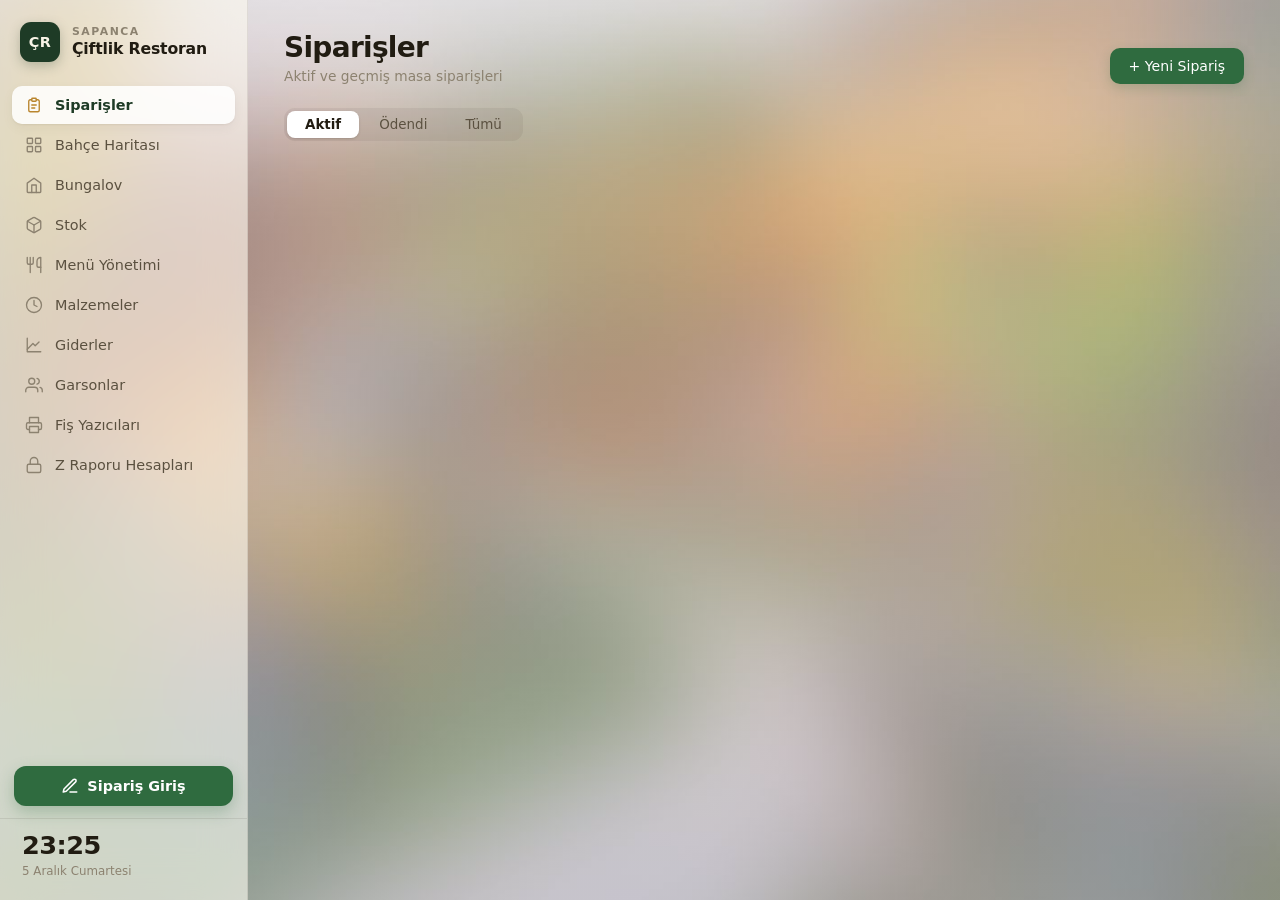
==== templates/index.html @ 8c5efe2f "Z Raporu ekranı, kahvaltı/akşam servis ayrımı ve yeni tasarım - Z Raporu (/z-raporu): kullanıcı adı " ====
<!DOCTYPE html>
<html lang="tr">
<head>
  <meta charset="UTF-8" />
  <meta name="viewport" content="width=device-width, initial-scale=1.0" />
  <title>Sapanca Çiftlik Restoran</title>
  <link rel="stylesheet" href="/static/style.css" />
</head>
<body>

  <!-- ── MOBİL TOPBAR ── -->
  <div class="mobile-topbar">
    <button class="hamburger" onclick="toggleSidebar()">
      <span></span><span></span><span></span>
    </button>
    <span id="mobile-title">Siparişler</span>
  </div>

  <!-- ── SIDEBAR ── -->
  <aside class="sidebar" id="sidebar">
    <div class="sidebar-brand" onclick="switchTab('orders')">
      <div class="brand-avatar">ÇR</div>
      <div class="brand-text">
        <span class="brand-sub">Sapanca</span>
        <span class="brand-main">Çiftlik Restoran</span>
      </div>
    </div>

    <nav class="sidebar-nav">
      <button class="nav-item active" data-tab="orders">
        <span class="nav-icon"><svg viewBox="0 0 24 24" fill="none" stroke="currentColor" stroke-width="1.8" stroke-linecap="round" stroke-linejoin="round"><path d="M9 5H7a2 2 0 0 0-2 2v12a2 2 0 0 0 2 2h10a2 2 0 0 0 2-2V7a2 2 0 0 0-2-2h-2"/><rect x="9" y="3" width="6" height="4" rx="1"/><line x1="9" y1="12" x2="15" y2="12"/><line x1="9" y1="16" x2="13" y2="16"/></svg></span>
        <span>Siparişler</span>
      </button>
      <button class="nav-item" data-tab="garden">
        <span class="nav-icon"><svg viewBox="0 0 24 24" fill="none" stroke="currentColor" stroke-width="1.8" stroke-linecap="round" stroke-linejoin="round"><rect x="3" y="3" width="7" height="7" rx="1"/><rect x="14" y="3" width="7" height="7" rx="1"/><rect x="14" y="14" width="7" height="7" rx="1"/><rect x="3" y="14" width="7" height="7" rx="1"/></svg></span>
        <span>Bahçe Haritası</span>
      </button>
      <button class="nav-item" data-tab="bungalov">
        <span class="nav-icon"><svg viewBox="0 0 24 24" fill="none" stroke="currentColor" stroke-width="1.8" stroke-linecap="round" stroke-linejoin="round"><path d="M3 9.5L12 3l9 6.5V21a1 1 0 0 1-1 1H4a1 1 0 0 1-1-1V9.5z"/><path d="M9 22V12h6v10"/></svg></span>
        <span>Bungalov</span>
      </button>
      <button class="nav-item" data-tab="stock">
        <span class="nav-icon"><svg viewBox="0 0 24 24" fill="none" stroke="currentColor" stroke-width="1.8" stroke-linecap="round" stroke-linejoin="round"><path d="M21 16V8a2 2 0 0 0-1-1.73l-7-4a2 2 0 0 0-2 0l-7 4A2 2 0 0 0 3 8v8a2 2 0 0 0 1 1.73l7 4a2 2 0 0 0 2 0l7-4A2 2 0 0 0 21 16z"/><polyline points="3.27,6.96 12,12.01 20.73,6.96"/><line x1="12" y1="22.08" x2="12" y2="12"/></svg></span>
        <span>Stok</span>
      </button>
      <button class="nav-item" data-tab="menu">
        <span class="nav-icon"><svg viewBox="0 0 24 24" fill="none" stroke="currentColor" stroke-width="1.8" stroke-linecap="round" stroke-linejoin="round"><path d="M3 2v7c0 1.1.9 2 2 2h4a2 2 0 0 0 2-2V2"/><path d="M7 2v20"/><path d="M21 15V2a5 5 0 0 0-5 5v6c0 1.1.9 2 2 2h3z"/><path d="M21 15v7"/></svg></span>
        <span>Menü Yönetimi</span>
      </button>
      <button class="nav-item" data-tab="ingredients">
        <span class="nav-icon"><svg viewBox="0 0 24 24" fill="none" stroke="currentColor" stroke-width="1.8" stroke-linecap="round" stroke-linejoin="round"><circle cx="12" cy="12" r="10"/><path d="M12 6v6l4 2"/></svg></span>
        <span>Malzemeler</span>
      </button>
      <button class="nav-item" data-tab="expenses">
        <span class="nav-icon"><svg viewBox="0 0 24 24" fill="none" stroke="currentColor" stroke-width="1.8" stroke-linecap="round" stroke-linejoin="round"><path d="M3 3v18h18"/><path d="M18.7 8l-5.1 5.1-3-3L3 17.6"/></svg></span>
        <span>Giderler</span>
      </button>
      <button class="nav-item" data-tab="waiters">
        <span class="nav-icon"><svg viewBox="0 0 24 24" fill="none" stroke="currentColor" stroke-width="1.8" stroke-linecap="round" stroke-linejoin="round"><path d="M17 21v-2a4 4 0 0 0-4-4H5a4 4 0 0 0-4 4v2"/><circle cx="9" cy="7" r="4"/><path d="M23 21v-2a4 4 0 0 0-3-3.87"/><path d="M16 3.13a4 4 0 0 1 0 7.75"/></svg></span>
        <span>Garsonlar</span>
      </button>
      <button class="nav-item" data-tab="printers">
        <span class="nav-icon"><svg viewBox="0 0 24 24" fill="none" stroke="currentColor" stroke-width="1.8" stroke-linecap="round" stroke-linejoin="round"><polyline points="6 9 6 2 18 2 18 9"/><path d="M6 18H4a2 2 0 0 1-2-2v-5a2 2 0 0 1 2-2h16a2 2 0 0 1 2 2v5a2 2 0 0 1-2 2h-2"/><rect x="6" y="14" width="12" height="8"/></svg></span>
        <span>Fiş Yazıcıları</span>
      </button>
      <button class="nav-item" data-tab="owners">
        <span class="nav-icon"><svg viewBox="0 0 24 24" fill="none" stroke="currentColor" stroke-width="1.8" stroke-linecap="round" stroke-linejoin="round"><rect x="3" y="11" width="18" height="11" rx="2"/><path d="M7 11V7a5 5 0 0 1 10 0v4"/></svg></span>
        <span>Z Raporu Hesapları</span>
      </button>
    </nav>

    <div class="sidebar-order-btn">
      <a href="/garson" target="_blank" class="order-entry-btn">
        <svg viewBox="0 0 24 24" fill="none" stroke="currentColor" stroke-width="2" stroke-linecap="round" stroke-linejoin="round" width="18" height="18"><path d="M12 20h9"/><path d="M16.5 3.5a2.121 2.121 0 013 3L7 19l-4 1 1-4L16.5 3.5z"/></svg>
        Sipariş Giriş
      </a>
    </div>

    <div class="sidebar-footer">
      <div class="sidebar-clock" id="sidebar-clock">--:--</div>
      <div class="sidebar-date"  id="sidebar-date"></div>
    </div>
  </aside>

  <div class="sidebar-overlay hidden" id="sidebar-overlay" onclick="toggleSidebar()"></div>

  <!-- ── ANA İÇERİK ── -->
  <main class="main-wrap">

    <!-- ═══ SİPARİŞLER ════════════════════════════════════════════════════ -->
    <section id="tab-orders" class="tab active">
      <div class="page-header">
        <div>
          <h2>Siparişler</h2>
          <p class="page-sub">Aktif ve geçmiş masa siparişleri</p>
        </div>
        <button class="btn primary" onclick="openNewOrderModal()">+ Yeni Sipariş</button>
      </div>

      <div id="low-stock-banner" class="hidden"></div>

      <div class="status-filter">
        <button class="filter-btn active" data-filter="Aktif">Aktif</button>
        <button class="filter-btn" data-filter="Ödendi">Ödendi</button>
        <button class="filter-btn" data-filter="all">Tümü</button>
      </div>

      <div id="orders-list" class="orders-grid"></div>
    </section>

    <!-- ═══ BAHÇE HARİTASI ══════════════════════════════════════════════ -->
    <section id="tab-garden" class="tab">
      <div class="page-header">
        <div>
          <h2>Bahçe Haritası</h2>
          <p class="page-sub">Masa doluluk durumu</p>
        </div>
        <button class="btn sm" onclick="loadOrders()">↻ Yenile</button>
      </div>
      <div class="garden-legend">
        <span class="legend-item empty">Boş</span>
        <span class="legend-item aktif">Dolu (Aktif Sipariş)</span>
      </div>
      <div id="garden-map" class="garden-map"></div>
    </section>

    <!-- ═══ BUNGALOV ════════════════════════════════════════════════════ -->
    <section id="tab-bungalov" class="tab">
      <div class="page-header">
        <div>
          <h2>Bungalov Hesapları</h2>
          <p class="page-sub">Misafir cari hesap takibi</p>
        </div>
        <button class="btn sm" onclick="loadBungalov()">↻ Yenile</button>
      </div>
      <div id="bungalov-grid" class="bungalov-grid"></div>
      <div class="page-header" style="margin-top:36px">
        <div>
          <h3 style="font-size:1rem;color:var(--ink);font-weight:700">Geçmiş Hesaplar</h3>
        </div>
        <button class="btn sm" onclick="loadBungalovHistory()">Yükle</button>
      </div>
      <div id="bungalov-history"></div>
    </section>

    <!-- ═══ STOK ════════════════════════════════════════════════════════ -->
    <section id="tab-stock" class="tab">
      <div class="page-header">
        <div>
          <h2>Stok Yönetimi</h2>
          <p class="page-sub">Ürün stok takibi ve uyarılar</p>
        </div>
        <button class="btn primary" onclick="openStockModal()">+ Stok Kalemi Ekle</button>
      </div>
      <div id="stock-alerts-section"></div>
      <div class="menu-table-wrap">
        <table>
          <thead>
            <tr><th>Ürün</th><th>Miktar</th><th>Birim</th><th>Min. Uyarı</th><th>Menü Bağlantısı</th><th>İşlem</th></tr>
          </thead>
          <tbody id="stock-tbody"></tbody>
        </table>
      </div>
    </section>

    <!-- ═══ MENÜ ════════════════════════════════════════════════════════ -->
    <section id="tab-menu" class="tab">
      <div class="page-header">
        <div>
          <h2>Menü Yönetimi</h2>
          <p class="page-sub">Ürün ve fiyat yönetimi</p>
        </div>
        <button class="btn primary" onclick="openMenuModal()">+ Ürün Ekle</button>
      </div>
      <div class="menu-table-wrap">
        <table>
          <thead>
            <tr><th>Ürün</th><th>Kategori</th><th>Fiyat</th><th>Maliyet</th><th>Kâr</th><th>Kâr%</th><th>İşlem</th></tr>
          </thead>
          <tbody id="menu-tbody"></tbody>
        </table>
      </div>
    </section>

    <!-- ═══ MALZEMELER ════════════════════════════════════════════════ -->
    <section id="tab-ingredients" class="tab">
      <div class="page-header">
        <div>
          <h2>Malzemeler</h2>
          <p class="page-sub">Reçetelerde kullanılan hammaddeler ve birim fiyatları — ürün maliyeti buradan hesaplanır</p>
        </div>
        <button class="btn primary" onclick="openIngredientModal()">+ Malzeme Ekle</button>
      </div>
      <div class="menu-table-wrap">
        <table>
          <thead>
            <tr><th>Malzeme</th><th>Birim</th><th>Birim Fiyat</th><th>İşlem</th></tr>
          </thead>
          <tbody id="ingredients-tbody"></tbody>
        </table>
      </div>
    </section>

    <!-- ═══ GİDERLER ════════════════════════════════════════════════ -->
    <section id="tab-expenses" class="tab">
      <div class="page-header">
        <div>
          <h2>Giderler</h2>
          <p class="page-sub">Metro, Macrocenter vb. alışverişler ve diğer işletme giderleri</p>
        </div>
      </div>

      <div class="expense-form">
        <div class="form-row"><label>Tarih</label><input id="expense-date" type="date" /></div>
        <div class="form-row"><label>Satıcı</label><input id="expense-vendor" type="text" placeholder="örn: Metro" /></div>
        <div class="form-row">
          <label>Kategori</label>
          <select id="expense-category">
            <option>Gıda</option>
            <option>İçecek</option>
            <option>Temizlik</option>
            <option>Fatura</option>
            <option>Bakım/Onarım</option>
            <option>Diğer</option>
          </select>
        </div>
        <div class="form-row"><label>Açıklama</label><input id="expense-description" type="text" placeholder="örn: Haftalık market alışverişi" /></div>
        <div class="form-row"><label>Tutar (₺)</label><input id="expense-amount" type="number" min="0" step="0.5" placeholder="örn: 3500" /></div>
        <div class="form-row"><label>Fatura Görseli (opsiyonel)</label><input id="expense-receipt" type="file" accept="image/*,.pdf" /></div>
        <button class="btn primary" onclick="addExpense()">Gider Ekle</button>
      </div>

      <div class="expense-list-header">
        <h3>Son Giderler</h3>
        <div id="expense-total-badge" class="expense-total-badge"></div>
      </div>
      <div class="menu-table-wrap">
        <table>
          <thead>
            <tr><th>Tarih</th><th>Satıcı</th><th>Kategori</th><th>Açıklama</th><th>Tutar</th><th>Fatura</th><th></th></tr>
          </thead>
          <tbody id="expenses-tbody"></tbody>
        </table>
      </div>
    </section>

    <!-- ═══ GARSONLAR ════════════════════════════════════════════════ -->
    <section id="tab-waiters" class="tab">
      <div class="page-header">
        <div>
          <h2>Garsonlar</h2>
          <p class="page-sub">PIN yönetimi</p>
        </div>
      </div>
      <div id="waiters-list" class="waiters-grid"></div>
    </section>

    <!-- ═══ FİŞ YAZICILARI ══════════════════════════════════════════ -->
    <section id="tab-printers" class="tab">
      <div class="page-header">
        <div>
          <h2>Fiş Yazıcıları</h2>
          <p class="page-sub">Sunucu bulutta çalıştığı için yazıcılara doğrudan bağlanamıyor — dükkândaki bilgisayarda çalışan "print-agent" bu fişleri alıp yazıcıya gönderir</p>
        </div>
      </div>

      <div class="printer-settings">
        <div class="form-row">
          <label>
            <input type="checkbox" id="printer-enabled" style="width:auto;margin-right:8px" />
            Otomatik fiş yazdırmayı etkinleştir
          </label>
        </div>

        <div class="form-row">
          <label>Mutfak Yazıcı IP Adresi (dükkân içi ağdaki IP)</label>
          <div style="display:flex;gap:8px">
            <input id="printer-mutfak-ip" type="text" placeholder="örn: 192.168.1.50" />
            <button class="btn" onclick="testPrinter('mutfak')">Test Yazdır</button>
          </div>
        </div>

        <div class="form-row">
          <label>Pizza Tezgahı Yazıcı IP Adresi (dükkân içi ağdaki IP)</label>
          <div style="display:flex;gap:8px">
            <input id="printer-pizza-ip" type="text" placeholder="örn: 192.168.1.51" />
            <button class="btn" onclick="testPrinter('pizza')">Test Yazdır</button>
          </div>
        </div>

        <button class="btn primary" onclick="savePrinterSettings()">Kaydet</button>
        <div id="printer-status-msg" class="printer-status-msg"></div>

        <div class="agent-token-box">
          <label>Print-Agent Bağlantı Kodu (Token)</label>
          <p class="page-sub" style="margin:2px 0 8px">Dükkândaki bilgisayarda çalışacak <code>print_agent.py</code> dosyasına bu kodu yapıştır. Kimseyle paylaşma.</p>
          <div style="display:flex;gap:8px">
            <input id="printer-agent-token" type="text" readonly />
            <button class="btn" onclick="copyAgentToken()">Kopyala</button>
          </div>
        </div>
      </div>
    </section>

    <!-- ═══ Z RAPORU HESAPLARI ═══════════════════════════════════════ -->
    <section id="tab-owners" class="tab">
      <div class="page-header">
        <div>
          <h2>Z Raporu Hesapları</h2>
          <p class="page-sub">Satış özetinin görüldüğü Z Raporu ekranının kullanıcı adı ve şifreleri</p>
        </div>
        <a class="btn primary" href="/z-raporu" target="_blank" style="text-decoration:none">Z Raporunu Aç ↗</a>
      </div>

      <div class="printer-settings">
        <div class="form-row">
          <label>Yeni hesap</label>
          <div style="display:flex;gap:8px;flex-wrap:wrap">
            <input id="owner-new-name" type="text" placeholder="Ad (örn: Ahmet)" autocomplete="off" style="flex:1;min-width:120px" />
            <input id="owner-new-user" type="text" placeholder="Kullanıcı adı" autocomplete="off" style="flex:1;min-width:140px" />
            <input id="owner-new-pass" type="password" placeholder="Şifre (en az 6 karakter)" autocomplete="new-password" style="flex:1;min-width:140px" />
            <button class="btn primary" onclick="addOwner()">Ekle</button>
          </div>
        </div>
        <div id="owner-status-msg" class="printer-status-msg"></div>

        <div id="owners-list" class="owners-list"></div>

        <p class="page-sub" style="margin-top:18px">Z Raporu adresi: <code id="owner-url"></code> — telefondan aynı Wi-Fi'dayken açılır.</p>
      </div>
    </section>

  </main><!-- /main-wrap -->


  <!-- ════════════════════ MODALLAR ════════════════════════════════════════ -->

  <!-- Yeni Sipariş -->
  <div id="order-modal" class="modal hidden">
    <div class="modal-box">
      <div class="modal-header"><h3>Yeni Sipariş</h3></div>
      <div class="form-row">
        <label>Masa No</label>
        <input id="order-table" type="text" placeholder="örn: 5" />
      </div>
      <div class="form-row" id="bungalov-order-row" style="display:none">
        <label>Bungalov Hesabına Ekle <span class="label-hint">(opsiyonel)</span></label>
        <select id="order-bungalov"><option value="">— Hesaba ekleme —</option></select>
      </div>
      <div class="form-row">
        <label>Garson</label>
        <select id="order-waiter">
          <option value="">-- Garson Seç --</option>
          <option>Sami</option><option>Rahman</option><option>Engin</option><option>Bedirhan</option>
        </select>
      </div>
      <div class="form-row">
        <label>Not</label>
        <input id="order-notes" type="text" placeholder="İsteğe bağlı not" />
      </div>
      <div class="menu-search-row">
        <input id="menu-search" type="text" placeholder="🔍 Ürün ara..." oninput="filterMenuSearch()" />
      </div>
      <div id="menu-pick-list" class="menu-pick-list"></div>
      <div class="selected-items-wrap" id="selected-items-wrap">
        <h4>Seçilen Ürünler</h4>
        <div id="selected-items"></div>
        <div class="order-total">Toplam: <strong id="order-total">₺0,00</strong></div>
      </div>
      <div class="modal-actions">
        <button class="btn" onclick="closeOrderModal()">İptal</button>
        <button class="btn primary" onclick="submitOrder()">Siparişi Kaydet</button>
      </div>
    </div>
  </div>

  <!-- Menü Ürün -->
  <div id="menu-modal" class="modal hidden">
    <div class="modal-box">
      <div class="modal-header"><h3 id="menu-modal-title">Ürün Ekle</h3></div>
      <input type="hidden" id="menu-edit-id" />
      <div class="form-row"><label>Ürün Adı</label><input id="menu-name" type="text" placeholder="örn: Köfte" /></div>
      <div class="form-row"><label>Kategori</label><input id="menu-category" type="text" placeholder="örn: Ana Yemek" /></div>
      <div class="form-row"><label>Fiyat (₺)</label><input id="menu-price" type="number" min="0" step="0.5" placeholder="örn: 120" /></div>
      <div class="modal-actions">
        <button class="btn" onclick="closeMenuModal()">İptal</button>
        <button class="btn primary" onclick="saveMenuItem()">Kaydet</button>
      </div>
    </div>
  </div>

  <!-- Malzeme Ekle/Düzenle -->
  <div id="ingredient-modal" class="modal hidden">
    <div class="modal-box">
      <div class="modal-header"><h3 id="ingredient-modal-title">Malzeme Ekle</h3></div>
      <input type="hidden" id="ingredient-edit-id" />
      <div class="form-row"><label>Malzeme Adı</label><input id="ingredient-name" type="text" placeholder="örn: Mozzarella Peyniri" /></div>
      <div class="form-row">
        <label>Birim</label>
        <select id="ingredient-unit">
          <option value="kg">kg</option>
          <option value="lt">lt</option>
          <option value="adet">adet</option>
          <option value="paket">paket</option>
        </select>
      </div>
      <div class="form-row"><label>Birim Fiyat (₺)</label><input id="ingredient-unit-cost" type="number" min="0" step="0.01" placeholder="örn: 400" /></div>
      <div class="modal-actions">
        <button class="btn" onclick="closeIngredientModal()">İptal</button>
        <button class="btn primary" onclick="saveIngredient()">Kaydet</button>
      </div>
    </div>
  </div>

  <!-- Ürün Reçetesi -->
  <div id="recipe-modal" class="modal hidden">
    <div class="modal-box recipe-box">
      <div class="modal-header"><h3 id="recipe-modal-title">Reçete</h3></div>
      <input type="hidden" id="recipe-menu-item-id" />
      <div id="recipe-lines"></div>
      <button class="btn sm" onclick="addRecipeLine()">+ Malzeme Ekle</button>
      <div class="recipe-total">Toplam Maliyet: <strong id="recipe-total-cost">₺0</strong></div>
      <div class="modal-actions">
        <button class="btn" onclick="closeRecipeModal()">İptal</button>
        <button class="btn primary" onclick="saveRecipe()">Kaydet</button>
      </div>
    </div>
  </div>

  <!-- Ödeme Yöntemi -->
  <div id="payment-modal" class="modal hidden">
    <div class="modal-box payment-box">
      <div class="modal-header"><h3>Ödeme Yöntemi</h3></div>
      <p class="payment-subtitle">Ödeme nasıl yapıldı?</p>

      <div class="discount-row">
        <label class="discount-label">İndirim (₺)</label>
        <input type="number" id="discount-input" min="0" step="1" placeholder="0"
               oninput="updatePaymentTotal()" class="discount-input" />
        <span class="discount-total">Ödenecek: <strong id="payment-final-total"></strong></span>
      </div>

      <div class="payment-options" id="payment-options">
        <button class="payment-opt nakit" onclick="confirmPayment('Nakit')">
          <!-- Lucide: wallet -->
          <svg width="38" height="38" viewBox="0 0 24 24" fill="none" stroke="currentColor" stroke-width="1.75" stroke-linecap="round" stroke-linejoin="round">
            <path d="M21 12V7H5a2 2 0 0 1 0-4h14v4"/>
            <path d="M3 5v14a2 2 0 0 0 2 2h16v-5"/>
            <path d="M18 12a2 2 0 0 0 0 4h4v-4Z"/>
          </svg>
          <span>Nakit</span>
        </button>
        <button class="payment-opt kart" onclick="confirmPayment('Kredi Kartı')">
          <!-- Lucide: credit-card -->
          <svg width="38" height="38" viewBox="0 0 24 24" fill="none" stroke="currentColor" stroke-width="1.75" stroke-linecap="round" stroke-linejoin="round">
            <rect x="2" y="5" width="20" height="14" rx="2"/>
            <line x1="2" y1="10" x2="22" y2="10"/>
          </svg>
          <span>Kredi Kartı</span>
        </button>
        <button class="payment-opt karma" onclick="showSplitPayment()">
          <!-- Lucide: shuffle -->
          <svg width="38" height="38" viewBox="0 0 24 24" fill="none" stroke="currentColor" stroke-width="1.75" stroke-linecap="round" stroke-linejoin="round">
            <path d="M2 18h1.4c1.3 0 2.5-.6 3.3-1.7l6.1-8.6c.7-1.1 2-1.7 3.3-1.7H22"/>
            <path d="m18 2 4 4-4 4"/>
            <path d="M2 6h1.9c1.5 0 2.9.9 3.6 2.2"/>
            <path d="M22 18h-5.9c-1.3 0-2.6-.7-3.3-1.7l-.5-.8"/>
            <path d="m18 14 4 4-4 4"/>
          </svg>
          <span>Karma</span>
        </button>
      </div>
      <div id="split-payment-form" class="hidden">
        <p class="split-total-info">Toplam: <strong id="split-total-display"></strong></p>
        <div class="form-row"><label>Nakit (₺)</label><input id="split-cash" type="number" min="0" step="0.5" placeholder="0" oninput="updateSplitCard()" /></div>
        <div class="form-row"><label>Kredi Kartı (₺)</label><input id="split-card" type="number" min="0" step="0.5" placeholder="0" oninput="updateSplitCash()" /></div>
        <button class="btn primary full-width" onclick="confirmSplitPayment()">Onayla</button>
        <button class="btn full-width" style="margin-top:6px" onclick="hideSplitPayment()">← Geri</button>
      </div>
      <div class="modal-actions"><button class="btn" onclick="closePaymentModal()">İptal</button></div>
    </div>
  </div>

  <!-- Masa Değiştir -->
  <div id="table-change-modal" class="modal hidden">
    <div class="modal-box" style="max-width:360px">
      <div class="modal-header"><h3>Masa Değiştir</h3></div>
      <input type="hidden" id="table-change-order-id" />
      <p style="font-size:0.88rem;color:var(--ink-3);margin-bottom:16px">
        Mevcut masa: <strong id="table-change-current"></strong>
      </p>
      <div class="form-row">
        <label>Yeni Masa</label>
        <select id="table-change-select">
          <option value="">-- Masa Seç --</option>
          <optgroup label="Sağ">
            <option>sağ 1</option><option>sağ 2</option><option>sağ 3</option>
            <option>sağ 4</option><option>sağ 5</option><option>sağ 6</option><option>sağ 7</option>
          </optgroup>
          <optgroup label="Orta">
            <option>orta 1</option><option>orta 2</option><option>orta 3</option>
            <option>orta 4</option><option>orta 5</option><option>orta 6</option>
          </optgroup>
          <optgroup label="Sol">
            <option>sol 1</option><option>sol 2</option><option>sol 3</option>
            <option>sol 4</option><option>sol 5</option><option>sol 6</option>
          </optgroup>
        </select>
      </div>
      <div class="modal-actions">
        <button class="btn" onclick="hideModal('table-change-modal')">İptal</button>
        <button class="btn primary" onclick="confirmTableChange()">Taşı</button>
      </div>
    </div>
  </div>

  <!-- Masa Detay -->
  <div id="table-modal" class="modal hidden">
    <div class="modal-box">
      <div class="modal-header"><h3 id="table-modal-title">Masa</h3></div>
      <div id="table-modal-content"></div>
      <div class="modal-actions">
        <button class="btn danger" id="table-modal-delete-btn">Siparişi Sil</button>
        <button class="btn" onclick="closeTableModal()">Kapat</button>
      </div>
    </div>
  </div>

  <!-- Stok -->
  <div id="stock-modal" class="modal hidden">
    <div class="modal-box">
      <div class="modal-header"><h3 id="stock-modal-title">Stok Kalemi Ekle</h3></div>
      <input type="hidden" id="stock-edit-id" />
      <div class="form-row"><label>Ürün Adı</label><input id="stock-name" type="text" placeholder="örn: Kola" /></div>
      <div class="form-2col">
        <div class="form-row"><label>Miktar</label><input id="stock-qty" type="number" min="0" step="0.5" placeholder="0" /></div>
        <div class="form-row"><label>Birim</label><input id="stock-unit" type="text" placeholder="adet / kasa / şişe / kg" /></div>
      </div>
      <div class="form-row">
        <label>Min. Uyarı Miktarı <span class="label-hint">(0 = uyarı yok)</span></label>
        <input id="stock-min" type="number" min="0" step="0.5" placeholder="0" />
      </div>
      <div class="form-row">
        <label>Menü Bağlantısı <span class="label-hint">(sipariş girilince stok otomatik düşsün)</span></label>
        <select id="stock-menu-link"><option value="">-- Bağlı değil --</option></select>
      </div>
      <div class="modal-actions">
        <button class="btn" onclick="closeStockModal()">İptal</button>
        <button class="btn primary" onclick="saveStockItem()">Kaydet</button>
      </div>
    </div>
  </div>

  <!-- Restock -->
  <div id="restock-modal" class="modal hidden">
    <div class="modal-box" style="max-width:340px">
      <div class="modal-header"><h3 id="restock-title">Stok Ekle</h3></div>
      <p id="restock-current" class="restock-info"></p>
      <div class="form-row"><label>Eklenecek Miktar</label><input id="restock-amount" type="number" min="0.5" step="0.5" placeholder="0" /></div>
      <div class="modal-actions">
        <button class="btn" onclick="closeRestockModal()">İptal</button>
        <button class="btn primary" onclick="confirmRestock()">Ekle</button>
      </div>
    </div>
  </div>

  <!-- Bungalov Hesap Detay -->
  <div id="bungalov-modal" class="modal hidden">
    <div class="modal-box" style="max-width:600px">
      <div class="modal-header"><h3 id="bungalov-modal-title">Bungalov</h3></div>
      <div id="bungalov-modal-content"></div>
      <div class="modal-actions"><button class="btn" onclick="closeBungalovModal()">Kapat</button></div>
    </div>
  </div>

  <!-- Bungalov Hesap Aç -->
  <div id="bungalov-open-modal" class="modal hidden">
    <div class="modal-box" style="max-width:380px">
      <div class="modal-header"><h3 id="bungalov-open-title">Hesap Aç</h3></div>
      <div class="form-row"><label>Misafir Adı Soyadı</label><input id="bungalov-guest-name" type="text" placeholder="Ahmet Yılmaz" /></div>
      <div class="form-row"><label>Giriş Tarihi</label><input id="bungalov-checkin" type="date" /></div>
      <div class="form-row"><label>Not (opsiyonel)</label><input id="bungalov-open-notes" type="text" placeholder="" /></div>
      <div class="modal-actions">
        <button class="btn" onclick="closeBungalovOpenModal()">İptal</button>
        <button class="btn primary" onclick="confirmOpenAccount()">Hesabı Aç</button>
      </div>
    </div>
  </div>

  <!-- Bungalov Masraf Ekle -->
  <div id="bungalov-charge-modal" class="modal hidden">
    <div class="modal-box" style="max-width:360px">
      <div class="modal-header"><h3>Masraf Ekle</h3></div>
      <div class="form-row"><label>Açıklama</label><input id="charge-desc" type="text" placeholder="örn: Bar, Havuz, Çarşaf..." /></div>
      <div class="form-row"><label>Tutar (₺)</label><input id="charge-amount" type="number" min="0" step="0.5" placeholder="0" /></div>
      <div class="modal-actions">
        <button class="btn" onclick="closeBungalovChargeModal()">İptal</button>
        <button class="btn primary" onclick="confirmAddCharge()">Ekle</button>
      </div>
    </div>
  </div>

  <!-- Bungalov Çıkış -->
  <div id="bungalov-checkout-modal" class="modal hidden">
    <div class="modal-box" style="max-width:380px">
      <div class="modal-header"><h3>Çıkış & Ödeme</h3></div>
      <p id="bungalov-checkout-total" class="split-total-info"></p>
      <div class="form-row"><label>Çıkış Tarihi</label><input id="bungalov-checkout-date" type="date" /></div>
      <div class="form-row">
        <label>Ödeme Yöntemi</label>
        <select id="bungalov-checkout-payment">
          <option value="Nakit">💵 Nakit</option>
          <option value="Kredi Kartı">💳 Kredi Kartı</option>
          <option value="Karma">🔀 Karma (Nakit + Kart)</option>
        </select>
      </div>
      <div class="modal-actions">
        <button class="btn" onclick="closeBungalovCheckoutModal()">İptal</button>
        <button class="btn primary" onclick="confirmCheckout()">Çıkışı Tamamla</button>
      </div>
    </div>
  </div>

  <div id="overlay" class="overlay hidden" onclick="closeAll()"></div>
  <script src="/static/app.js"></script>
</body>
</html>
---- static/style.css ----
*, *::before, *::after { box-sizing: border-box; margin: 0; padding: 0; }

/* Renkler web sitesinin paletinden (krem / zeytin / altın); görünüm Apple tarzı buzlu cam */
:root {
  --sidebar-w: 248px;

  --cream:      #F8F3E6;
  --cream-dark: #EFE7D2;
  --paper:      #FCFAF1;
  --olive:      #1E3B26;
  --olive-light:#5C8A4A;
  --gold:       #D9A441;
  --gold-dark:  #B9852E;

  --ink:        #211C12;
  --ink-2:      #5B5140;
  --ink-3:      #8C8270;
  --line:       rgba(33, 28, 18, 0.09);
  --line-2:     rgba(33, 28, 18, 0.14);

  --accent:     #2F6B3F;   /* ana düğmeler */
  --accent-hov: #265834;
  --accent-soft:rgba(92, 138, 74, 0.14);
  --danger:     #B4432F;
  --danger-soft:rgba(180, 67, 47, 0.10);
  --warn-soft:  rgba(217, 164, 65, 0.16);
  --warn-ink:   #7A5418;

  /* Nakit / Kart — validate_palette.js ile kontrol edildi */
  --c-nakit:    #C0673A;
  --c-kart:     #3E6FB0;

  --glass:        rgba(252, 250, 241, 0.62);
  --glass-strong: rgba(252, 250, 241, 0.86);
  --glass-edge:   rgba(255, 255, 255, 0.65);
  --blur:         saturate(170%) blur(22px);
  --shadow:       0 1px 0 rgba(255,255,255,0.7) inset, 0 10px 30px rgba(33, 28, 18, 0.06);
  --shadow-lift:  0 1px 0 rgba(255,255,255,0.7) inset, 0 14px 40px rgba(33, 28, 18, 0.10);
  --radius:       16px;

  /* eski değişken adları — panelin JS'inde satır içi kullanılıyor olabilir */
  --teal-dark:  var(--ink);
  --teal-mid:   var(--ink-2);
  --teal-main:  var(--accent);
  --teal-light: var(--olive-light);
  --teal-pale:  var(--accent-soft);
  --teal-bg:    var(--cream);
  --card-bg:    var(--paper);
  --text:       var(--ink);
  --text-2:     var(--ink-3);
  --border:     var(--line-2);
  --green:      var(--olive-light);
  --red:        var(--danger);
  --indigo:     var(--c-kart);
}

html { background: var(--cream); }

body {
  font-family: -apple-system, BlinkMacSystemFont, "Segoe UI Variable Text", "Segoe UI", system-ui, sans-serif;
  background: transparent;  /* zemin html'de; body::before fotoğrafı görünsün */
  color: var(--ink);
  min-height: 100vh;
  display: flex;
  -webkit-font-smoothing: antialiased;
  font-variant-numeric: tabular-nums;
}

/* Web sitesindeki gibi yumuşak, bulanık renk lekeleri */
body::before {
  content: "";
  position: fixed;
  inset: 0;
  z-index: -1;
  /* Web sitesindeki restoran fotoğrafı, önceden bulanıklaştırılmış (static/bg-blur.jpg) */
  background:
    linear-gradient(rgba(248, 243, 230, 0.5), rgba(248, 243, 230, 0.5)),
    url("/static/bg-blur.jpg") center 62% / cover no-repeat;
  pointer-events: none;
}

/* ── SIDEBAR ────────────────────────────────────────────────────────────── */
.sidebar {
  width: var(--sidebar-w);
  min-height: 100vh;
  background: var(--glass);
  -webkit-backdrop-filter: var(--blur);
  backdrop-filter: var(--blur);
  border-right: 1px solid var(--line);
  position: fixed;
  left: 0; top: 0; bottom: 0;
  display: flex;
  flex-direction: column;
  z-index: 50;
  overflow-y: auto;
  overflow-x: hidden;
}

.sidebar-brand {
  display: flex;
  align-items: center;
  gap: 12px;
  padding: 22px 20px 18px;
  cursor: pointer;
  flex-shrink: 0;
}

.brand-avatar {
  width: 40px; height: 40px;
  background: var(--olive);
  border-radius: 11px;
  display: flex; align-items: center; justify-content: center;
  font-weight: 700; font-size: 0.9rem; color: var(--cream);
  flex-shrink: 0;
  letter-spacing: 0.5px;
  box-shadow: 0 4px 12px rgba(30, 59, 38, 0.25);
}

.brand-text { display: flex; flex-direction: column; line-height: 1.25; }
.brand-sub  { font-size: 0.68rem; letter-spacing: 0.14em; text-transform: uppercase; color: var(--ink-3); font-weight: 600; }
.brand-main { font-size: 0.98rem; font-weight: 700; color: var(--ink); letter-spacing: -0.01em; }

.sidebar-nav {
  padding: 6px 12px;
  flex: 1;
  display: flex;
  flex-direction: column;
  gap: 2px;
}

.nav-item {
  display: flex;
  align-items: center;
  gap: 11px;
  width: 100%;
  padding: 9px 12px;
  background: transparent;
  border: none;
  border-radius: 10px;
  color: var(--ink-2);
  font-size: 0.9rem;
  font-weight: 500;
  font-family: inherit;
  cursor: pointer;
  text-align: left;
  transition: background 0.15s, color 0.15s;
}

.nav-item:hover { background: rgba(255, 255, 255, 0.55); color: var(--ink); }

.nav-item.active {
  background: rgba(255, 255, 255, 0.85);
  color: var(--olive);
  font-weight: 600;
  box-shadow: 0 1px 2px rgba(33, 28, 18, 0.06), 0 4px 12px rgba(33, 28, 18, 0.05);
}
.nav-item.active .nav-icon { color: var(--gold-dark); }

.nav-icon {
  width: 20px; height: 20px;
  display: flex; align-items: center; justify-content: center;
  flex-shrink: 0;
  color: var(--ink-3);
}
.nav-icon svg { width: 18px; height: 18px; }

.sidebar-order-btn { padding: 12px 14px; }

.order-entry-btn {
  display: flex;
  align-items: center;
  justify-content: center;
  gap: 8px;
  width: 100%;
  padding: 11px 16px;
  background: var(--accent);
  border-radius: 12px;
  color: #fff;
  font-size: 0.9rem;
  font-weight: 600;
  text-decoration: none;
  box-shadow: 0 6px 16px rgba(47, 107, 63, 0.28);
  transition: background 0.15s, transform 0.15s;
}
.order-entry-btn:hover { background: var(--accent-hov); }
.order-entry-btn:active { transform: scale(0.98); }

.sidebar-footer {
  padding: 14px 22px 22px;
  border-top: 1px solid var(--line);
  flex-shrink: 0;
}

.sidebar-clock {
  font-size: 1.6rem;
  font-weight: 600;
  color: var(--ink);
  letter-spacing: -0.02em;
  line-height: 1;
}

.sidebar-date {
  font-size: 0.74rem;
  color: var(--ink-3);
  margin-top: 5px;
  text-transform: capitalize;
}

.sidebar-overlay {
  display: none;
  position: fixed;
  inset: 0;
  background: rgba(33, 28, 18, 0.18);
  -webkit-backdrop-filter: blur(6px);
  backdrop-filter: blur(6px);
  z-index: 49;
}

/* ── MOBİL ──────────────────────────────────────────────────────────────── */
.mobile-topbar {
  display: none;
  position: fixed;
  top: 0; left: 0; right: 0;
  height: calc(56px + env(safe-area-inset-top, 0px));
  padding: env(safe-area-inset-top, 0px) 16px 0;
  background: var(--glass-strong);
  -webkit-backdrop-filter: var(--blur);
  backdrop-filter: var(--blur);
  border-bottom: 1px solid var(--line);
  z-index: 60;
  align-items: center;
  gap: 14px;
  color: var(--ink);
  font-size: 1rem;
  font-weight: 600;
}

.hamburger {
  display: flex; flex-direction: column; gap: 5px;
  background: none; border: none; cursor: pointer; padding: 6px 4px;
}
.hamburger span {
  display: block; width: 20px; height: 2px;
  background: var(--ink); border-radius: 2px;
}

@media (max-width: 768px) {
  .mobile-topbar { display: flex; }
  .sidebar {
    transform: translateX(-100%);
    transition: transform 0.28s cubic-bezier(.2,.8,.2,1);
    background: var(--glass-strong);
  }
  .sidebar.open { transform: translateX(0); }
  .sidebar-overlay { display: block; }
  .sidebar-overlay.hidden { display: none; }
  .main-wrap { margin-left: 0 !important; padding-top: calc(72px + env(safe-area-inset-top, 0px)) !important; }
}

/* ── MAIN WRAP ──────────────────────────────────────────────────────────── */
.main-wrap {
  margin-left: var(--sidebar-w);
  flex: 1;
  min-width: 0;
  min-height: 100vh;
  padding: 32px 36px;
}

/* ── TAB ────────────────────────────────────────────────────────────────── */
.tab { display: none; }
.tab.active { display: block; animation: tab-in 0.22s ease; }
@keyframes tab-in { from { opacity: 0; transform: translateY(4px); } to { opacity: 1; transform: none; } }

/* ── PAGE HEADER ────────────────────────────────────────────────────────── */
.page-header {
  display: flex;
  align-items: flex-end;
  justify-content: space-between;
  margin-bottom: 24px;
  gap: 12px;
  flex-wrap: wrap;
}

.page-header h2 {
  font-size: 1.75rem;
  font-weight: 700;
  color: var(--ink);
  line-height: 1.15;
  letter-spacing: -0.025em;
}

.page-sub {
  font-size: 0.86rem;
  color: var(--ink-3);
  margin-top: 4px;
}

/* ── BUTTONS ────────────────────────────────────────────────────────────── */
.btn {
  padding: 9px 18px;
  border-radius: 10px;
  border: 1px solid var(--line-2);
  background: rgba(255, 255, 255, 0.62);
  -webkit-backdrop-filter: var(--blur);
  backdrop-filter: var(--blur);
  cursor: pointer;
  font-family: inherit;
  font-size: 0.88rem;
  font-weight: 500;
  color: var(--ink);
  white-space: nowrap;
  box-shadow: 0 1px 2px rgba(33, 28, 18, 0.05);
  transition: background 0.15s, border-color 0.15s, transform 0.1s;
}

.btn:hover { background: rgba(255, 255, 255, 0.92); }
.btn:active { transform: scale(0.98); }
.btn.primary { background: var(--accent); color: #fff; border-color: transparent; box-shadow: 0 4px 12px rgba(47, 107, 63, 0.22); }
.btn.primary:hover { background: var(--accent-hov); }
.btn.danger  { background: var(--danger-soft); color: var(--danger); border-color: rgba(180, 67, 47, 0.18); box-shadow: none; }
.btn.danger:hover  { background: var(--danger); color: #fff; }
.btn.sm { padding: 5px 12px; font-size: 0.8rem; border-radius: 8px; }
.full-width { width: 100%; }

/* ── FILTER (segmented control) ─────────────────────────────────────────── */
.status-filter {
  display: inline-flex;
  gap: 2px;
  margin-bottom: 22px;
  padding: 3px;
  background: rgba(33, 28, 18, 0.06);
  border-radius: 11px;
  flex-wrap: wrap;
}

.filter-btn {
  padding: 6px 18px;
  border-radius: 8px;
  border: none;
  background: transparent;
  cursor: pointer;
  font-family: inherit;
  font-size: 0.84rem;
  font-weight: 500;
  color: var(--ink-2);
  transition: background 0.15s, color 0.15s;
}

.filter-btn:hover { color: var(--ink); }
.filter-btn.active {
  background: #fff;
  color: var(--ink);
  font-weight: 600;
  box-shadow: 0 1px 3px rgba(33, 28, 18, 0.12), 0 1px 1px rgba(33, 28, 18, 0.04);
}

/* ── ORTAK CAM YÜZEY ────────────────────────────────────────────────────── */
.stat-card, .top-sellers-panel, .expense-form, .order-card, .waiter-card,
.printer-settings, .bungalov-card, .garden-map, table {
  background: var(--glass);
  -webkit-backdrop-filter: var(--blur);
  backdrop-filter: var(--blur);
  border: 1px solid var(--glass-edge);
  box-shadow: var(--shadow);
}

/* ── STATS BAR ──────────────────────────────────────────────────────────── */
.stats-bar {
  display: flex;
  gap: 14px;
  margin-bottom: 26px;
  flex-wrap: wrap;
}

.stat-card {
  flex: 1;
  min-width: 140px;
  border-radius: var(--radius);
  padding: 16px 18px;
  display: flex;
  align-items: center;
  gap: 14px;
}

.stat-icon {
  width: 42px; height: 42px;
  border-radius: 12px;
  background: var(--accent-soft);
  display: flex; align-items: center; justify-content: center;
  flex-shrink: 0;
}
.stat-icon svg { width: 20px; height: 20px; color: var(--accent); stroke: var(--accent); }

.stat-nakit .stat-icon { background: rgba(192, 103, 58, 0.12); }
.stat-nakit .stat-icon svg { color: var(--c-nakit); stroke: var(--c-nakit); }
.stat-kart .stat-icon  { background: rgba(62, 111, 176, 0.12); }
.stat-kart .stat-icon svg  { color: var(--c-kart); stroke: var(--c-kart); }

.stat-card > div { display: flex; flex-direction: column; gap: 4px; }
.stat-num   { font-size: 1.45rem; font-weight: 700; color: var(--ink); line-height: 1; letter-spacing: -0.02em; }
.stat-label { font-size: 0.76rem; color: var(--ink-3); font-weight: 500; }

.stat-expense .stat-num, .stat-net-neg .stat-num { color: var(--danger); }
.stat-net-pos .stat-num { color: var(--accent); }

/* ── EN ÇOK SATANLAR ────────────────────────────────────────────────────── */
.top-sellers-panel { border-radius: var(--radius); padding: 20px 22px; margin-top: 18px; }
.top-sellers-panel h3 { font-size: 0.95rem; color: var(--ink); margin-bottom: 14px; }
.top-sellers-bars { display: flex; flex-direction: column; gap: 10px; }
.top-seller-row { display: flex; align-items: center; gap: 12px; }
.top-seller-rank { width: 22px; color: var(--ink-3); font-size: 0.78rem; font-weight: 700; flex-shrink: 0; }
.top-seller-info { flex: 1; min-width: 0; }
.top-seller-name { font-size: 0.84rem; font-weight: 600; color: var(--ink); margin-bottom: 5px; }
.top-seller-bar-track { height: 6px; background: rgba(33, 28, 18, 0.07); border-radius: 3px; overflow: hidden; }
.top-seller-bar-fill { height: 100%; background: var(--olive-light); border-radius: 3px; }
.top-seller-qty { font-size: 0.8rem; font-weight: 700; color: var(--ink); flex-shrink: 0; width: 64px; text-align: right; }

/* ── MALİYET (MENÜ TABLOSU) ─────────────────────────────────────────────── */
.muted { color: var(--ink-3); opacity: 0.7; }
.margin-ok  { color: var(--accent); font-weight: 700; }
.margin-low { color: var(--danger); font-weight: 700; }

/* ── REÇETE MODALI ──────────────────────────────────────────────────────── */
.recipe-box { max-width: 480px; }
.recipe-line { display: flex; gap: 8px; align-items: center; margin-bottom: 8px; }
.recipe-line select { flex: 2; }
.recipe-line input  { flex: 1; }
.recipe-total {
  margin: 14px 0; font-size: 0.9rem; color: var(--ink);
  padding-top: 10px; border-top: 1px solid var(--line);
}

/* ── GİDERLER ────────────────────────────────────────────────────────────── */
.expense-form {
  border-radius: var(--radius);
  padding: 20px 22px;
  margin-bottom: 22px;
  display: flex;
  flex-wrap: wrap;
  gap: 14px;
  align-items: flex-end;
}
.expense-form .form-row { margin: 0; min-width: 140px; }
.expense-list-header { display: flex; align-items: center; justify-content: space-between; margin-bottom: 10px; }
.expense-list-header h3 { font-size: 0.98rem; color: var(--ink); }
.expense-total-badge { font-size: 0.92rem; font-weight: 700; color: var(--ink); }
.receipt-link { color: var(--accent); font-weight: 600; text-decoration: none; white-space: nowrap; }
.receipt-link:hover { text-decoration: underline; }

/* ── ORDER CARDS ────────────────────────────────────────────────────────── */
.orders-grid {
  display: grid;
  grid-template-columns: repeat(auto-fill, minmax(280px, 1fr));
  gap: 16px;
}

.order-card {
  border-radius: var(--radius);
  overflow: hidden;
  transition: transform 0.18s, box-shadow 0.18s;
}
.order-card:hover { transform: translateY(-2px); box-shadow: var(--shadow-lift); }
.order-card.paid  { opacity: 0.72; }

.order-card-header {
  display: flex;
  justify-content: space-between;
  align-items: center;
  gap: 8px;
  padding: 14px 16px 12px;
  border-bottom: 1px solid var(--line);
}

.order-card-body { padding: 12px 16px 16px; }

.order-table-badge {
  background: var(--olive);
  color: var(--cream);
  font-size: 0.8rem;
  font-weight: 600;
  padding: 4px 11px;
  border-radius: 8px;
  text-transform: capitalize;
}

.order-time-chip, .waiter-chip, .status-badge {
  font-size: 0.72rem;
  padding: 3px 9px;
  border-radius: 7px;
  font-weight: 600;
}
.order-time-chip { color: var(--ink-2); background: rgba(33, 28, 18, 0.06); font-weight: 500; }
.waiter-chip     { background: var(--warn-soft); color: var(--warn-ink); }

.badge-aktif  { background: var(--accent-soft); color: var(--accent); }
.badge-odendi { background: rgba(33, 28, 18, 0.07); color: var(--ink-2); }

.order-notes { font-size: 0.8rem; color: var(--ink-3); margin-bottom: 8px; }

.order-items-list { font-size: 0.86rem; color: var(--ink); margin: 0 0 10px; }
.order-items-list li {
  padding: 6px 0;
  list-style: none;
  display: flex;
  justify-content: space-between;
  align-items: center;
  border-bottom: 1px solid var(--line);
}
.order-items-list li:last-child { border-bottom: none; }
.item-qty   { color: var(--ink-3); font-weight: 600; margin-right: 6px; }
.item-price { color: var(--ink-2); font-weight: 500; font-size: 0.8rem; }

.order-total-row {
  font-weight: 700;
  font-size: 1rem;
  color: var(--ink);
  padding-top: 10px;
  border-top: 1px solid var(--line-2);
}

.masked-total { display: flex; align-items: center; gap: 8px; }
.masked-total .total-value { margin-left: auto; }
.masked-total .total-value.is-masked { color: var(--ink-3); letter-spacing: 0.08em; }
.eye-btn {
  width: 32px; height: 32px;
  display: flex; align-items: center; justify-content: center;
  border-radius: 9px;
  border: 1px solid var(--line-2);
  background: rgba(255, 255, 255, 0.7);
  color: var(--ink-2);
  cursor: pointer;
  flex-shrink: 0;
  transition: background 0.15s, color 0.15s;
}
.eye-btn:hover { background: #fff; color: var(--ink); }
.eye-btn svg { width: 17px; height: 17px; }

.order-timing {
  font-size: 0.76rem;
  color: var(--ink-2);
  background: rgba(33, 28, 18, 0.05);
  border-radius: 7px;
  padding: 4px 9px;
  margin: 8px 0 4px;
  display: inline-block;
}

.order-actions { display: flex; flex-wrap: wrap; gap: 6px; margin-top: 12px; align-items: center; }

.order-time  { font-size: 0.72rem; color: var(--ink-3); }
.order-waiter-row { font-size: 0.82rem; color: var(--ink-2); font-weight: 600; margin-bottom: 8px; }

.odendi-btn {
  flex: 1;
  background: var(--accent);
  color: #fff;
  border-color: transparent;
  font-weight: 600;
  padding: 9px 12px;
  box-shadow: 0 4px 12px rgba(47, 107, 63, 0.22);
}
.odendi-btn:hover { background: var(--accent-hov); }
.odendi-btn.full-width { width: 100%; text-align: center; }

.paid-label { flex: 1; color: var(--accent); font-weight: 600; font-size: 0.86rem; }

.order-actions-secondary { display: flex; gap: 6px; margin-top: 6px; }

.sec-btn {
  flex: 1;
  display: flex;
  align-items: center;
  justify-content: center;
  gap: 5px;
  padding: 7px 6px;
  font-size: 0.78rem;
  font-weight: 500;
  color: var(--ink-2);
}
.sec-btn.danger { color: var(--danger); background: var(--danger-soft); border-color: rgba(180, 67, 47, 0.16); }
.sec-btn.danger:hover { background: var(--danger); color: #fff; }

.paid-method-tag {
  margin-top: 12px;
  padding: 10px 14px;
  background: var(--accent-soft);
  border-radius: 10px;
  color: var(--accent);
  font-weight: 600;
  font-size: 0.86rem;
  text-align: center;
}

/* ── GARSONLAR ──────────────────────────────────────────────────────────── */
.waiters-grid {
  display: grid;
  grid-template-columns: repeat(auto-fill, minmax(280px, 1fr));
  gap: 14px;
  max-width: 720px;
}
.waiter-card { border-radius: var(--radius); padding: 18px 20px; }
.waiter-name { font-size: 1.02rem; font-weight: 700; color: var(--ink); margin-bottom: 12px; }
.waiter-pin-row { display: flex; gap: 10px; align-items: center; }
.pin-edit-input {
  width: 100px;
  padding: 9px 12px;
  border: 1px solid var(--line-2);
  border-radius: 10px;
  background: rgba(255, 255, 255, 0.75);
  font-size: 1rem;
  letter-spacing: 6px;
  text-align: center;
  color: var(--ink);
}
.pin-edit-input:focus { outline: none; border-color: var(--gold); box-shadow: 0 0 0 4px rgba(217, 164, 65, 0.2); }

/* ── AYAR KUTULARI (Yazıcılar, Z Raporu Hesapları) ──────────────────────── */
.printer-settings {
  border-radius: var(--radius);
  padding: 24px 0 22px;
  max-width: 560px;
}
.printer-settings > .btn,
.printer-settings > .printer-status-msg,
.printer-settings > .owners-list,
.printer-settings > p { margin-left: 24px; margin-right: 24px; }
.printer-settings .form-row { margin-bottom: 18px; padding-left: 24px; padding-right: 24px; }
.printer-status-msg { margin-top: 10px; font-size: 0.86rem; font-weight: 600; min-height: 1.2em; }
.printer-status-msg.ok  { color: var(--accent); }
.printer-status-msg.err { color: var(--danger); }

.owners-list { display: flex; flex-direction: column; gap: 8px; margin-top: 14px; }
.owner-row {
  display: flex; align-items: center; gap: 8px; flex-wrap: wrap;
  padding: 12px 14px;
  border: 1px solid var(--line);
  border-radius: 12px;
  background: rgba(255, 255, 255, 0.55);
}
.owner-row .owner-name { flex: 1; min-width: 140px; font-weight: 600; display: flex; flex-direction: column; gap: 2px; }
.owner-row .owner-name small { color: var(--ink-3); font-weight: 500; font-size: 0.78rem; }
.owner-row input {
  flex: 1; min-width: 120px; padding: 8px 12px;
  border: 1px solid var(--line-2); border-radius: 9px; font-size: 0.88rem;
  background: rgba(255, 255, 255, 0.8); color: var(--ink); font-family: inherit;
}
.owner-row input:focus { outline: none; border-color: var(--gold); box-shadow: 0 0 0 4px rgba(217, 164, 65, 0.2); }

.agent-token-box {
  margin: 22px 24px 0;
  padding-top: 18px;
  border-top: 1px solid var(--line);
}
.agent-token-box .form-row, .agent-token-box > * { padding-left: 0; padding-right: 0; }
.agent-token-box label { font-size: 0.82rem; font-weight: 600; color: var(--ink-2); }
.agent-token-box input {
  flex: 1;
  font-family: ui-monospace, "Cascadia Mono", Consolas, monospace;
  font-size: 0.82rem;
  padding: 9px 12px;
  border: 1px solid var(--line-2);
  border-radius: 10px;
  background: rgba(33, 28, 18, 0.04);
  color: var(--ink);
}
code {
  font-family: ui-monospace, "Cascadia Mono", Consolas, monospace;
  background: rgba(33, 28, 18, 0.06);
  padding: 1px 6px;
  border-radius: 5px;
  font-size: 0.85em;
}

/* ── TABLOLAR ───────────────────────────────────────────────────────────── */
.menu-table-wrap { overflow-x: auto; border-radius: var(--radius); }

table {
  width: 100%;
  border-collapse: separate;
  border-spacing: 0;
  border-radius: var(--radius);
  overflow: hidden;
}

th {
  background: rgba(255, 255, 255, 0.45);
  color: var(--ink-3);
  padding: 11px 16px;
  text-align: left;
  font-size: 0.74rem;
  font-weight: 600;
  letter-spacing: 0.06em;
  text-transform: uppercase;
  border-bottom: 1px solid var(--line);
}

td {
  padding: 12px 16px;
  border-bottom: 1px solid var(--line);
  font-size: 0.88rem;
  color: var(--ink);
}

tr:last-child td { border-bottom: none; }
tbody tr:hover td { background: rgba(255, 255, 255, 0.5); }

/* ── MODAL ──────────────────────────────────────────────────────────────── */
.overlay {
  position: fixed;
  inset: 0;
  background: rgba(33, 28, 18, 0.22);
  -webkit-backdrop-filter: blur(8px) saturate(120%);
  backdrop-filter: blur(8px) saturate(120%);
  z-index: 100;
}

.modal {
  position: fixed;
  inset: 0;
  z-index: 101;
  display: flex;
  align-items: center;
  justify-content: center;
  pointer-events: none;
  padding: 16px;
}

.modal.hidden { display: none; }

.modal-box {
  background: var(--glass-strong);
  -webkit-backdrop-filter: var(--blur);
  backdrop-filter: var(--blur);
  border: 1px solid var(--glass-edge);
  border-radius: 22px;
  width: 100%;
  max-width: 520px;
  max-height: 90vh;
  overflow-y: auto;
  pointer-events: all;
  box-shadow: 0 30px 80px rgba(33, 28, 18, 0.22);
  animation: modal-in 0.2s cubic-bezier(.2,.8,.2,1);
}
@keyframes modal-in { from { opacity: 0; transform: scale(0.97); } to { opacity: 1; transform: none; } }

.modal-header {
  padding: 22px 26px 14px;
  border-bottom: 1px solid var(--line);
  margin-bottom: 20px;
}

.modal-header h3 { font-size: 1.15rem; color: var(--ink); font-weight: 700; letter-spacing: -0.01em; }

.modal-box > .form-row,
.modal-box > .form-2col,
.modal-box > .menu-search-row,
.modal-box > .menu-pick-list,
.modal-box > .selected-items-wrap,
.modal-box > p,
.modal-box > .payment-options,
.modal-box > #split-payment-form,
.modal-box > .payment-subtitle,
.modal-box > #bungalov-modal-content,
.modal-box > #table-modal-content {
  padding-left: 26px;
  padding-right: 26px;
}

.form-row {
  display: flex;
  flex-direction: column;
  gap: 6px;
  margin-bottom: 14px;
  padding-left: 26px;
  padding-right: 26px;
}

.form-row label { font-size: 0.8rem; font-weight: 600; color: var(--ink-2); }
.label-hint { font-weight: 400; color: var(--ink-3); }

.form-row input,
.form-row select,
.form-row textarea {
  padding: 10px 12px;
  border: 1px solid var(--line-2);
  border-radius: 10px;
  font-size: 0.93rem;
  font-family: inherit;
  background: rgba(255, 255, 255, 0.78);
  color: var(--ink);
  transition: border-color 0.15s, box-shadow 0.15s;
}
.form-row input[type="checkbox"] { accent-color: var(--accent); }

.form-row input:focus,
.form-row select:focus,
.form-row textarea:focus { outline: none; border-color: var(--gold); box-shadow: 0 0 0 4px rgba(217, 164, 65, 0.2); }

.modal-actions {
  display: flex;
  justify-content: flex-end;
  gap: 10px;
  padding: 16px 26px 22px;
  border-top: 1px solid var(--line);
  margin-top: 8px;
}

/* ── MENU PICK ──────────────────────────────────────────────────────────── */
.menu-search-row { margin-bottom: 10px; padding: 0 26px; }

.menu-search-row input {
  width: 100%;
  padding: 10px 14px;
  border: 1px solid var(--line-2);
  border-radius: 10px;
  font-size: 0.9rem;
  font-family: inherit;
  background: rgba(33, 28, 18, 0.05);
  color: var(--ink);
}
.menu-search-row input:focus { outline: none; background: #fff; border-color: var(--gold); box-shadow: 0 0 0 4px rgba(217, 164, 65, 0.2); }

.menu-pick-list {
  max-height: 220px;
  overflow-y: auto;
  border: 1px solid var(--line);
  border-radius: 12px;
  margin: 0 26px 12px;
  background: rgba(255, 255, 255, 0.55);
}

.pick-item {
  display: flex;
  justify-content: space-between;
  align-items: center;
  padding: 10px 14px;
  cursor: pointer;
  font-size: 0.88rem;
  transition: background 0.1s;
}
.pick-item:hover { background: rgba(217, 164, 65, 0.12); }
.pick-item + .pick-item { border-top: 1px solid var(--line); }
.pick-item-price { color: var(--ink-2); font-weight: 600; font-size: 0.83rem; }

.selected-items-wrap { margin: 0 26px 4px; }
.selected-items-wrap h4 { font-size: 0.86rem; font-weight: 600; margin-bottom: 8px; color: var(--ink); }

.selected-item-row {
  display: flex;
  align-items: center;
  gap: 8px;
  padding: 7px 0;
  border-bottom: 1px solid var(--line);
  font-size: 0.86rem;
}
.selected-item-row:last-of-type { border-bottom: none; }
.selected-item-name { flex: 1; }
.selected-item-qty  { width: 50px; text-align: center; padding: 4px 6px; border: 1px solid var(--line-2); border-radius: 7px; background: #fff; font-family: inherit; }
.selected-item-subtotal { width: 72px; text-align: right; font-weight: 600; color: var(--ink); }
.order-total { text-align: right; margin: 10px 0 0; font-size: 1rem; color: var(--ink); font-weight: 700; }

/* ── EMPTY STATE ────────────────────────────────────────────────────────── */
.empty-state { text-align: center; padding: 60px 20px; color: var(--ink-2); font-size: 0.95rem; grid-column: 1 / -1; }

/* ── ÖDEME MODAL ────────────────────────────────────────────────────────── */
.payment-box { max-width: 420px; }

.discount-row {
  display: flex;
  align-items: center;
  gap: 10px;
  padding: 12px 26px 14px;
  background: var(--warn-soft);
  border-bottom: 1px solid rgba(217, 164, 65, 0.25);
  flex-wrap: wrap;
}
.discount-label { font-size: 0.82rem; font-weight: 600; color: var(--warn-ink); white-space: nowrap; }
.discount-input {
  width: 96px;
  padding: 7px 10px;
  border: 1px solid rgba(185, 133, 46, 0.4);
  border-radius: 9px;
  font-size: 0.9rem;
  font-weight: 700;
  font-family: inherit;
  background: #fff;
  color: var(--warn-ink);
}
.discount-input:focus { outline: none; border-color: var(--gold); box-shadow: 0 0 0 4px rgba(217, 164, 65, 0.2); }
.discount-total { font-size: 0.82rem; color: var(--ink-3); margin-left: auto; }
.discount-total strong { color: var(--ink); font-size: 1rem; }
.payment-subtitle { color: var(--ink-3); font-size: 0.88rem; margin-bottom: 18px; margin-top: -8px; padding: 0 26px; display: block; }

.payment-options { display: grid; grid-template-columns: 1fr 1fr 1fr; gap: 10px; margin-bottom: 8px; padding: 0 26px; }

.payment-opt {
  padding: 20px 10px 16px;
  border-radius: 16px;
  border: 1px solid var(--line);
  cursor: pointer;
  font-family: inherit;
  font-size: 0.9rem;
  font-weight: 600;
  background: rgba(255, 255, 255, 0.7);
  transition: transform 0.15s, box-shadow 0.15s, background 0.15s;
  display: flex; flex-direction: column; align-items: center; gap: 10px;
  box-shadow: 0 1px 2px rgba(33, 28, 18, 0.05);
}
.payment-opt svg { width: 28px; height: 28px; }
.payment-opt.nakit { color: var(--c-nakit); }
.payment-opt.kart  { color: var(--c-kart); }
.payment-opt.karma { color: var(--gold-dark); }
.payment-opt:hover { background: #fff; transform: translateY(-2px); box-shadow: 0 10px 24px rgba(33, 28, 18, 0.10); }
.payment-opt:active { transform: scale(0.97); }

.split-total-info {
  background: rgba(33, 28, 18, 0.05); border-radius: 10px;
  padding: 10px 14px; margin-bottom: 14px;
  font-size: 0.88rem; color: var(--ink);
}

/* ── STOK ───────────────────────────────────────────────────────────────── */
.stock-qty-low  { color: var(--danger); font-weight: 700; }
.stock-qty-ok   { color: var(--ink); font-weight: 600; }

.low-badge {
  display: inline-block; font-size: 0.68rem;
  background: var(--danger-soft); color: var(--danger);
  border-radius: 6px;
  padding: 2px 7px; margin-left: 6px; font-weight: 700;
}

.alert-box, #low-stock-banner {
  background: var(--warn-soft);
  -webkit-backdrop-filter: var(--blur);
  backdrop-filter: var(--blur);
  border: 1px solid rgba(217, 164, 65, 0.3);
  color: var(--warn-ink);
}
.alert-box { border-radius: 14px; padding: 14px 18px; margin-bottom: 20px; }
.alert-box strong { display: block; margin-bottom: 6px; font-size: 0.93rem; }
.alert-box ul { padding-left: 18px; font-size: 0.84rem; }
.alert-box li { margin-bottom: 3px; }

#low-stock-banner { border-radius: 12px; padding: 10px 16px; margin-bottom: 16px; font-size: 0.86rem; }
#low-stock-banner a { color: var(--accent); font-weight: 600; }

.restock-info {
  background: rgba(33, 28, 18, 0.05); border-radius: 10px;
  padding: 9px 12px; margin-bottom: 14px;
  font-size: 0.88rem; color: var(--ink);
}

.form-2col { display: grid; grid-template-columns: 1fr 1fr; gap: 0; }
.form-2col .form-row { padding-right: 8px; }
.form-2col .form-row:last-child { padding-right: 26px; padding-left: 8px; }

.date-input {
  padding: 9px 12px; border: 1px solid var(--line-2); border-radius: 10px;
  font-size: 0.88rem; font-family: inherit; background: rgba(255, 255, 255, 0.78); color: var(--ink);
}

/* ── BAHÇE HARİTASI ─────────────────────────────────────────────────────── */
.garden-legend { display: flex; gap: 8px; margin-bottom: 18px; flex-wrap: wrap; }

.legend-item {
  display: inline-flex; align-items: center; gap: 7px;
  padding: 5px 12px; border-radius: 8px;
  font-size: 0.8rem; font-weight: 500; color: var(--ink-2);
  background: rgba(255, 255, 255, 0.6);
  border: 1px solid var(--line);
}
.legend-item::before { content: ""; width: 10px; height: 10px; border-radius: 3px; }
.legend-item.empty::before { background: #fff; border: 1px solid var(--line-2); }
.legend-item.aktif::before { background: var(--accent); }

.garden-map {
  display: flex;
  justify-content: space-between;
  align-items: flex-start;
  padding: 36px 24px 44px;
  border-radius: 22px;
  min-height: 480px;
  gap: 0;
  overflow-x: auto;
}

.garden-section {
  display: flex;
  flex-direction: column;
  align-items: center;
  gap: 22px;
  flex: 1;
  padding: 0 16px;
  border-right: 1px dashed var(--line-2);
}
.garden-section:last-child { border-right: none; }

.garden-section-title {
  font-size: 0.74rem; font-weight: 600; color: var(--ink-3);
  letter-spacing: 0.12em; text-transform: uppercase;
  padding: 2px 0 6px;
}

.table-wrap { display: flex; flex-direction: column; align-items: center; gap: 6px; }
.chairs { display: flex; gap: 22px; }
.chairs span {
  width: 22px; height: 8px;
  background: rgba(33, 28, 18, 0.12);
  border-radius: 4px;
}

.table-btn {
  width: 124px; height: 78px; border-radius: 14px;
  border: 1px solid var(--line-2);
  font-family: inherit;
  cursor: pointer;
  transition: transform 0.15s, box-shadow 0.15s, background 0.15s;
  display: flex; flex-direction: column; align-items: center; justify-content: center; gap: 4px;
}
.table-btn:hover  { transform: translateY(-2px); }
.table-btn:active { transform: scale(0.97); }
.table-name  { font-size: 0.86rem; font-weight: 600; text-transform: capitalize; }
.table-total { font-size: 0.74rem; font-weight: 500; opacity: 0.85; }

.table-empty {
  background: rgba(255, 255, 255, 0.72);
  color: var(--ink-2);
  box-shadow: 0 1px 2px rgba(33, 28, 18, 0.05);
}
.table-empty:hover { background: #fff; box-shadow: 0 8px 20px rgba(33, 28, 18, 0.08); }
.table-aktif {
  background: var(--accent);
  border-color: transparent;
  color: #fff;
  box-shadow: 0 8px 20px rgba(47, 107, 63, 0.3);
}

/* ── MASA DETAY MODAL ───────────────────────────────────────────────────── */
.table-detail-meta { display: flex; justify-content: space-between; align-items: center; margin-bottom: 12px; }
.table-status-actions { margin-top: 18px; padding-top: 16px; border-top: 1px solid var(--line); }

/* ── BUNGALOV ───────────────────────────────────────────────────────────── */
.bungalov-grid { display: grid; grid-template-columns: repeat(auto-fill, minmax(230px, 1fr)); gap: 14px; }

.bungalov-card {
  border-radius: 18px; padding: 20px 22px;
  display: flex; flex-direction: column; gap: 6px;
  cursor: pointer;
  transition: transform 0.18s, box-shadow 0.18s;
}
.bungalov-card:hover { transform: translateY(-2px); box-shadow: var(--shadow-lift); }

.bungalov-no { font-size: 1.05rem; font-weight: 700; color: var(--ink); margin-bottom: 4px; }

.bungalov-badge {
  display: inline-block; font-size: 0.72rem; font-weight: 600;
  padding: 3px 9px; border-radius: 7px; width: fit-content;
}
.bungalov-badge.open   { background: var(--accent-soft); color: var(--accent); }
.bungalov-badge.empty  { background: rgba(33, 28, 18, 0.06); color: var(--ink-3); }
.bungalov-badge.closed { background: var(--warn-soft); color: var(--warn-ink); }

.bungalov-guest { font-size: 0.92rem; font-weight: 600; color: var(--ink); margin-top: 6px; }
.bungalov-meta  { font-size: 0.8rem; color: var(--ink-3); }
.bungalov-total { font-size: 1.5rem; font-weight: 700; color: var(--ink); margin-top: 6px; letter-spacing: -0.02em; }
.bungalov-charge-count { font-size: 0.76rem; color: var(--ink-3); }
.bungalov-empty-text { font-size: 0.86rem; color: var(--ink-3); margin-top: 10px; }

.bungalov-detail-meta {
  display: flex; justify-content: space-between; align-items: center;
  margin-bottom: 14px; font-size: 0.88rem; color: var(--ink);
  padding: 0 26px;
}

.bungalov-charges-table { width: 100%; border-collapse: collapse; font-size: 0.86rem; background: none; border: none; box-shadow: none; -webkit-backdrop-filter: none; backdrop-filter: none; }
.bungalov-charges-table th { background: none; padding: 8px 12px; }
.bungalov-charges-table td { padding: 9px 12px; }
.bungalov-charges-total {
  text-align: right; font-size: 1rem; color: var(--ink);
  padding: 10px 12px 0; border-top: 1px solid var(--line-2); margin-top: 4px;
}

/* ── PRINT ──────────────────────────────────────────────────────────────── */
@media print {
  body::before, .sidebar, .mobile-topbar, .status-filter, .page-header button { display: none !important; }
  .main-wrap { margin-left: 0; padding: 20px; }
  body { background: #fff; }
}

/* ── RESPONSIVE ─────────────────────────────────────────────────────────── */
@media (max-width: 900px) {
  .form-2col { grid-template-columns: 1fr; }
  .form-2col .form-row,
  .form-2col .form-row:last-child { padding-left: 26px; padding-right: 26px; }
}

@media (max-width: 600px) {
  .main-wrap { padding: 18px 16px; }
  .page-header h2 { font-size: 1.45rem; }
  .stats-bar { gap: 10px; }
  .stat-card { min-width: 130px; padding: 14px; }
  .orders-grid { grid-template-columns: 1fr; }
  .bungalov-grid { grid-template-columns: 1fr 1fr; }
  .payment-options { grid-template-columns: 1fr; }
  .payment-opt { flex-direction: row; justify-content: center; padding: 14px; }
  .printer-settings .form-row { padding-left: 18px; padding-right: 18px; }
  .printer-settings > .btn, .printer-settings > .printer-status-msg,
  .printer-settings > .owners-list, .printer-settings > p, .agent-token-box { margin-left: 18px; margin-right: 18px; }
}

/* ── HIDDEN ─────────────────────────────────────────────────────────────── */
.hidden { display: none !important; }
[hidden] { display: none !important; }
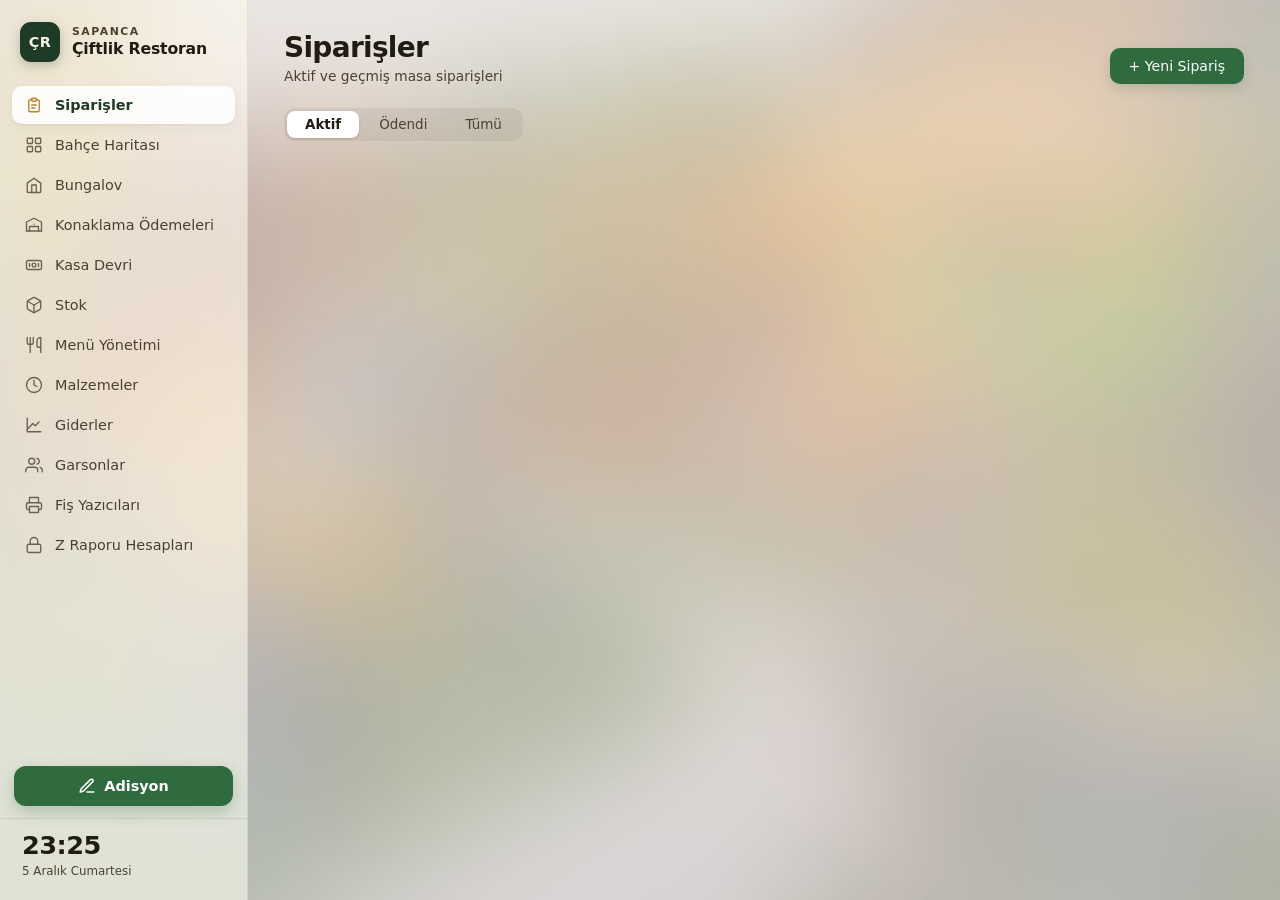
==== commit 916e7fb7: "Bungalov ödemeleri kasaya, ödenen siparişlerde gün seçimi ve birikmiş değişiklikler - Bungalov hesab" ====
--- a/templates/index.html
+++ b/templates/index.html
@@ -39,6 +39,14 @@
         <span class="nav-icon"><svg viewBox="0 0 24 24" fill="none" stroke="currentColor" stroke-width="1.8" stroke-linecap="round" stroke-linejoin="round"><path d="M3 9.5L12 3l9 6.5V21a1 1 0 0 1-1 1H4a1 1 0 0 1-1-1V9.5z"/><path d="M9 22V12h6v10"/></svg></span>
         <span>Bungalov</span>
       </button>
+      <button class="nav-item" data-tab="lodging">
+        <span class="nav-icon"><svg viewBox="0 0 24 24" fill="none" stroke="currentColor" stroke-width="1.8" stroke-linecap="round" stroke-linejoin="round"><path d="M2 20V8l10-5 10 5v12"/><path d="M6 20v-6h12v6"/><path d="M12 11v.01"/><path d="M2 20h20"/></svg></span>
+        <span>Konaklama Ödemeleri</span>
+      </button>
+      <button class="nav-item" data-tab="cashfloat">
+        <span class="nav-icon"><svg viewBox="0 0 24 24" fill="none" stroke="currentColor" stroke-width="1.8" stroke-linecap="round" stroke-linejoin="round"><rect x="2" y="6" width="20" height="12" rx="2"/><circle cx="12" cy="12" r="2.5"/><path d="M6 10v4M18 10v4"/></svg></span>
+        <span>Kasa Devri</span>
+      </button>
       <button class="nav-item" data-tab="stock">
         <span class="nav-icon"><svg viewBox="0 0 24 24" fill="none" stroke="currentColor" stroke-width="1.8" stroke-linecap="round" stroke-linejoin="round"><path d="M21 16V8a2 2 0 0 0-1-1.73l-7-4a2 2 0 0 0-2 0l-7 4A2 2 0 0 0 3 8v8a2 2 0 0 0 1 1.73l7 4a2 2 0 0 0 2 0l7-4A2 2 0 0 0 21 16z"/><polyline points="3.27,6.96 12,12.01 20.73,6.96"/><line x1="12" y1="22.08" x2="12" y2="12"/></svg></span>
         <span>Stok</span>
@@ -72,7 +80,7 @@
     <div class="sidebar-order-btn">
       <a href="/garson" target="_blank" class="order-entry-btn">
         <svg viewBox="0 0 24 24" fill="none" stroke="currentColor" stroke-width="2" stroke-linecap="round" stroke-linejoin="round" width="18" height="18"><path d="M12 20h9"/><path d="M16.5 3.5a2.121 2.121 0 013 3L7 19l-4 1 1-4L16.5 3.5z"/></svg>
-        Sipariş Giriş
+        Adisyon
       </a>
     </div>
 
@@ -103,6 +111,14 @@
         <button class="filter-btn active" data-filter="Aktif">Aktif</button>
         <button class="filter-btn" data-filter="Ödendi">Ödendi</button>
         <button class="filter-btn" data-filter="all">Tümü</button>
+      </div>
+
+      <div id="orders-date-bar" class="orders-date-bar hidden">
+        <button class="btn sm" onclick="shiftOrdersDate(-1)" title="Önceki gün">‹</button>
+        <input id="orders-date" type="date" onchange="setOrdersDate(this.value)" />
+        <button class="btn sm" onclick="shiftOrdersDate(1)" title="Sonraki gün">›</button>
+        <button class="btn sm" onclick="setOrdersDate(todayLocal())">Bugün</button>
+        <span id="orders-day-summary" class="orders-day-summary"></span>
       </div>
 
       <div id="orders-list" class="orders-grid"></div>
@@ -299,6 +315,92 @@
             <button class="btn" onclick="copyAgentToken()">Kopyala</button>
           </div>
         </div>
+      </div>
+    </section>
+
+    <!-- ═══ KONAKLAMA ÖDEMELERİ ═══════════════════════════════════════ -->
+    <section id="tab-lodging" class="tab">
+      <div class="page-header">
+        <div>
+          <h2>Konaklama Ödemeleri</h2>
+          <p class="page-sub">Misafirlerin kalan konaklama ücreti tahsilatları — Z Raporu'na nakit/kart olarak yansır</p>
+        </div>
+      </div>
+
+      <div class="expense-form lodging-form">
+        <div class="form-row">
+          <label>Konaklama Yeri</label>
+          <select id="lodging-unit"></select>
+        </div>
+        <div class="form-row">
+          <label>Misafir <span class="label-hint">(isteğe bağlı)</span></label>
+          <input id="lodging-guest" type="text" placeholder="Ad Soyad" autocomplete="off" />
+        </div>
+        <div class="form-row">
+          <label>Tutar (₺)</label>
+          <input id="lodging-amount" type="number" min="0" step="1" placeholder="0" />
+        </div>
+        <div class="form-row">
+          <label>Not <span class="label-hint">(isteğe bağlı)</span></label>
+          <input id="lodging-notes" type="text" placeholder="örn: 2 gece kalan ödeme" autocomplete="off" />
+        </div>
+        <div class="lodging-actions">
+          <button class="btn lodging-pay nakit" onclick="addLodgingPayment('Nakit')">Nakit Alındı</button>
+          <button class="btn lodging-pay kart" onclick="addLodgingPayment('Kredi Kartı')">Kartla Alındı</button>
+          <button class="btn lodging-pay havale" onclick="addLodgingPayment('Havale')">Havale Alındı</button>
+        </div>
+        <div id="lodging-msg" class="printer-status-msg" style="width:100%;margin-top:0"></div>
+      </div>
+
+      <div class="expense-list-header">
+        <div style="display:flex;gap:10px;align-items:center">
+          <h3>Tahsilatlar</h3>
+          <input type="date" id="lodging-date" class="date-input" onchange="loadLodgingPayments()" />
+        </div>
+        <span class="expense-total-badge" id="lodging-totals"></span>
+      </div>
+      <div class="menu-table-wrap">
+        <table>
+          <thead><tr><th>Saat</th><th>Konaklama</th><th>Misafir</th><th>Not</th><th>Ödeme</th><th>Tutar</th><th></th></tr></thead>
+          <tbody id="lodging-tbody"></tbody>
+        </table>
+      </div>
+    </section>
+
+    <!-- ═══ KASA DEVRİ ═══════════════════════════════════════════════ -->
+    <section id="tab-cashfloat" class="tab">
+      <div class="page-header">
+        <div>
+          <h2>Kasa Devri</h2>
+          <p class="page-sub">Gün sonunda ertesi gün için kasada bırakılan nakit — Z Raporu'nda açılış kasası olarak görünür</p>
+        </div>
+      </div>
+
+      <div class="expense-form lodging-form">
+        <div class="form-row">
+          <label>Tarih</label>
+          <input id="float-date" type="date" onchange="fillCashFloatForm()" />
+        </div>
+        <div class="form-row">
+          <label>Kasada Bırakılan (₺)</label>
+          <input id="float-amount" type="number" min="0" step="1" placeholder="0" />
+        </div>
+        <div class="form-row" style="flex:2 1 220px">
+          <label>Not <span class="label-hint">(isteğe bağlı)</span></label>
+          <input id="float-notes" type="text" placeholder="örn: bozuk para, 20'lik ve 50'likler" autocomplete="off" />
+        </div>
+        <div class="lodging-actions">
+          <button class="btn primary" onclick="saveCashFloat()">Kaydet</button>
+        </div>
+        <div id="float-msg" class="printer-status-msg" style="width:100%;margin-top:0"></div>
+      </div>
+
+      <div class="expense-list-header"><h3>Son Günler</h3></div>
+      <div class="menu-table-wrap">
+        <table>
+          <thead><tr><th>Tarih</th><th>Kasada Bırakılan</th><th>Not</th><th></th></tr></thead>
+          <tbody id="float-tbody"></tbody>
+        </table>
       </div>
     </section>
 
@@ -430,14 +532,29 @@
   <!-- Ödeme Yöntemi -->
   <div id="payment-modal" class="modal hidden">
     <div class="modal-box payment-box">
-      <div class="modal-header"><h3>Ödeme Yöntemi</h3></div>
-      <p class="payment-subtitle">Ödeme nasıl yapıldı?</p>
+      <div class="modal-header"><h3>Hesap</h3></div>
+
+      <div class="payment-bill" id="payment-bill"></div>
 
       <div class="discount-row">
         <label class="discount-label">İndirim (₺)</label>
         <input type="number" id="discount-input" min="0" step="1" placeholder="0"
                oninput="updatePaymentTotal()" class="discount-input" />
         <span class="discount-total">Ödenecek: <strong id="payment-final-total"></strong></span>
+      </div>
+
+      <p class="payment-subtitle" id="payment-subtitle">Ödeme nasıl yapıldı?</p>
+
+      <!-- Hesabı ürün ürün bölme: seçilenleri tahsil et -->
+      <div class="split-pay-actions hidden" id="split-pay-actions">
+        <button class="payment-opt nakit" id="split-pay-cash" onclick="paySelected('Nakit')">
+          <svg viewBox="0 0 24 24" fill="none" stroke="currentColor" stroke-width="1.75" stroke-linecap="round" stroke-linejoin="round"><path d="M21 12V7H5a2 2 0 0 1 0-4h14v4"/><path d="M3 5v14a2 2 0 0 0 2 2h16v-5"/><path d="M18 12a2 2 0 0 0 0 4h4v-4Z"/></svg>
+          <span>Seçileni Nakit Al</span>
+        </button>
+        <button class="payment-opt kart" id="split-pay-card" onclick="paySelected('Kredi Kartı')">
+          <svg viewBox="0 0 24 24" fill="none" stroke="currentColor" stroke-width="1.75" stroke-linecap="round" stroke-linejoin="round"><rect x="1" y="4" width="22" height="16" rx="2"/><line x1="1" y1="10" x2="23" y2="10"/></svg>
+          <span>Seçileni Kartla Al</span>
+        </button>
       </div>
 
       <div class="payment-options" id="payment-options">
@@ -481,6 +598,55 @@
     </div>
   </div>
 
+  <!-- Açık adisyonu düzenle: ürün ekle / çıkar -->
+  <div id="edit-order-modal" class="modal hidden">
+    <div class="modal-box edit-order-box">
+      <div class="modal-header"><h3 id="edit-order-title">Adisyonu Düzenle</h3></div>
+      <div class="edit-order-items" id="edit-order-items"></div>
+      <div class="edit-order-total"><span>Yeni toplam</span><strong id="edit-order-total">₺0</strong></div>
+      <div class="menu-search-row">
+        <input type="text" id="edit-order-search" placeholder="Eklemek için ürün ara..." oninput="renderEditOrderPick()" autocomplete="off" />
+      </div>
+      <div class="menu-pick-list" id="edit-order-pick"></div>
+      <p class="edit-order-note">Çıkarılan ürünler için mutfağa / pizza tezgahına İPTAL fişi, eklenenler için sipariş fişi gider.</p>
+      <div class="printer-status-msg err" id="edit-order-msg" style="padding:0 26px"></div>
+      <div class="modal-actions">
+        <button class="btn" onclick="closeEditOrderModal()">Vazgeç</button>
+        <button class="btn primary" onclick="saveEditOrder()">Kaydet</button>
+      </div>
+    </div>
+  </div>
+
+  <!-- Ödenmiş siparişin ödeme yöntemini düzelt -->
+  <div id="edit-payment-modal" class="modal hidden">
+    <div class="modal-box payment-box">
+      <div class="modal-header"><h3>Ödemeyi Düzenle</h3></div>
+      <p class="payment-subtitle" style="margin-top:0">Yanlış işaretlenen ödeme yöntemini düzelt. Tutar ve saat değişmez.</p>
+      <p class="edit-pay-info" id="edit-pay-info"></p>
+      <div class="payment-options" id="edit-pay-options">
+        <button class="payment-opt nakit" onclick="saveEditPayment('Nakit')">
+          <svg viewBox="0 0 24 24" fill="none" stroke="currentColor" stroke-width="1.75" stroke-linecap="round" stroke-linejoin="round"><path d="M21 12V7H5a2 2 0 0 1 0-4h14v4"/><path d="M3 5v14a2 2 0 0 0 2 2h16v-5"/><path d="M18 12a2 2 0 0 0 0 4h4v-4Z"/></svg>
+          <span>Nakit</span>
+        </button>
+        <button class="payment-opt kart" onclick="saveEditPayment('Kredi Kartı')">
+          <svg viewBox="0 0 24 24" fill="none" stroke="currentColor" stroke-width="1.75" stroke-linecap="round" stroke-linejoin="round"><rect x="1" y="4" width="22" height="16" rx="2"/><line x1="1" y1="10" x2="23" y2="10"/></svg>
+          <span>Kredi Kartı</span>
+        </button>
+        <button class="payment-opt karma" onclick="showEditKarma()">
+          <svg viewBox="0 0 24 24" fill="none" stroke="currentColor" stroke-width="1.75" stroke-linecap="round" stroke-linejoin="round"><path d="M16 3h5v5"/><path d="M4 20 21 3"/><path d="M21 16v5h-5"/><path d="m15 15 6 6"/><path d="M4 4l5 5"/></svg>
+          <span>Karma</span>
+        </button>
+      </div>
+      <div id="edit-pay-karma" class="hidden">
+        <div class="form-row"><label>Nakit (₺)</label><input id="edit-pay-cash" type="number" min="0" step="0.5" placeholder="0" oninput="editKarmaFill('cash')" /></div>
+        <div class="form-row"><label>Kredi Kartı (₺)</label><input id="edit-pay-card" type="number" min="0" step="0.5" placeholder="0" oninput="editKarmaFill('card')" /></div>
+        <div class="form-row"><button class="btn primary full-width" onclick="saveEditPayment('Karma')">Kaydet</button></div>
+      </div>
+      <div class="printer-status-msg err" id="edit-pay-msg" style="padding:0 26px"></div>
+      <div class="modal-actions"><button class="btn" onclick="closeEditPaymentModal()">İptal</button></div>
+    </div>
+  </div>
+
   <!-- Masa Değiştir -->
   <div id="table-change-modal" class="modal hidden">
     <div class="modal-box" style="max-width:360px">
@@ -505,6 +671,13 @@
             <option>sol 1</option><option>sol 2</option><option>sol 3</option>
             <option>sol 4</option><option>sol 5</option><option>sol 6</option>
           </optgroup>
+          <optgroup label="Salon">
+            <option>salon 1</option><option>salon 2</option><option>salon 3</option><option>salon 4</option>
+            <option>salon 5</option><option>salon 6</option><option>salon 7</option><option>salon 8</option>
+          </optgroup>
+          <optgroup label="Loca">
+            <option value="geyikli loca">Geyikli Loca</option>
+          </optgroup>
         </select>
       </div>
       <div class="modal-actions">
@@ -600,6 +773,25 @@
     </div>
   </div>
 
+  <!-- Bungalov hesabına menüden ürün ekle -->
+  <div id="bungalov-menu-modal" class="modal hidden">
+    <div class="modal-box edit-order-box">
+      <div class="modal-header"><h3>Menüden Ekle</h3></div>
+      <div class="edit-order-items" id="bmenu-cart"></div>
+      <div class="edit-order-total"><span>Hesaba eklenecek</span><strong id="bmenu-total">₺0</strong></div>
+      <div class="menu-search-row">
+        <input type="text" id="bmenu-search" placeholder="Ürün ara..." oninput="renderBungalovMenuPick()" autocomplete="off" />
+      </div>
+      <div class="menu-pick-list" id="bmenu-pick"></div>
+      <p class="edit-order-note">Ürünler bungalov hesabına yazılır; mutfağa / pizza tezgahına sipariş fişi gider.</p>
+      <div class="printer-status-msg err" id="bmenu-msg" style="padding:0 26px"></div>
+      <div class="modal-actions">
+        <button class="btn" onclick="closeBungalovMenuModal()">Vazgeç</button>
+        <button class="btn primary" onclick="confirmBungalovMenuItems()">Hesaba Ekle</button>
+      </div>
+    </div>
+  </div>
+
   <!-- Bungalov Çıkış -->
   <div id="bungalov-checkout-modal" class="modal hidden">
     <div class="modal-box" style="max-width:380px">
@@ -608,11 +800,16 @@
       <div class="form-row"><label>Çıkış Tarihi</label><input id="bungalov-checkout-date" type="date" /></div>
       <div class="form-row">
         <label>Ödeme Yöntemi</label>
-        <select id="bungalov-checkout-payment">
+        <select id="bungalov-checkout-payment" onchange="toggleCheckoutKarma()">
           <option value="Nakit">💵 Nakit</option>
           <option value="Kredi Kartı">💳 Kredi Kartı</option>
+          <option value="Havale">🏦 Havale</option>
           <option value="Karma">🔀 Karma (Nakit + Kart)</option>
         </select>
+      </div>
+      <div class="form-row hidden" id="bungalov-checkout-karma-row">
+        <label>Nakit Tutarı (kalanı kart)</label>
+        <input id="bungalov-checkout-nakit" type="number" min="0" step="0.01" />
       </div>
       <div class="modal-actions">
         <button class="btn" onclick="closeBungalovCheckoutModal()">İptal</button>
--- a/static/style.css
+++ b/static/style.css
@@ -13,8 +13,8 @@
   --gold-dark:  #B9852E;
 
   --ink:        #211C12;
-  --ink-2:      #5B5140;
-  --ink-3:      #8C8270;
+  --ink-2:      #4A4132;
+  --ink-3:      #6B6250;
   --line:       rgba(33, 28, 18, 0.09);
   --line-2:     rgba(33, 28, 18, 0.14);
 
@@ -74,7 +74,7 @@
   z-index: -1;
   /* Web sitesindeki restoran fotoğrafı, önceden bulanıklaştırılmış (static/bg-blur.jpg) */
   background:
-    linear-gradient(rgba(248, 243, 230, 0.5), rgba(248, 243, 230, 0.5)),
+    linear-gradient(rgba(248, 243, 230, 0.68), rgba(248, 243, 230, 0.68)),
     url("/static/bg-blur.jpg") center 62% / cover no-repeat;
   pointer-events: none;
 }
@@ -117,7 +117,7 @@
 }
 
 .brand-text { display: flex; flex-direction: column; line-height: 1.25; }
-.brand-sub  { font-size: 0.68rem; letter-spacing: 0.14em; text-transform: uppercase; color: var(--ink-3); font-weight: 600; }
+.brand-sub  { font-size: 0.68rem; letter-spacing: 0.14em; text-transform: uppercase; color: var(--ink-2); font-weight: 600; }
 .brand-main { font-size: 0.98rem; font-weight: 700; color: var(--ink); letter-spacing: -0.01em; }
 
 .sidebar-nav {
@@ -201,7 +201,7 @@
 
 .sidebar-date {
   font-size: 0.74rem;
-  color: var(--ink-3);
+  color: var(--ink-2);
   margin-top: 5px;
   text-transform: capitalize;
 }
@@ -291,7 +291,7 @@
 
 .page-sub {
   font-size: 0.86rem;
-  color: var(--ink-3);
+  color: var(--ink-2);
   margin-top: 4px;
 }
 
@@ -347,6 +347,16 @@
 }
 
 .filter-btn:hover { color: var(--ink); }
+
+.orders-date-bar {
+  display: flex;
+  align-items: center;
+  gap: 8px;
+  flex-wrap: wrap;
+  margin: -10px 0 20px;
+}
+.orders-date-bar input[type="date"] { width: auto; }
+.orders-day-summary { font-size: 0.85rem; color: var(--ink-2); margin-left: 4px; }
 .filter-btn.active {
   background: #fff;
   color: var(--ink);
@@ -444,15 +454,30 @@
 .expense-list-header { display: flex; align-items: center; justify-content: space-between; margin-bottom: 10px; }
 .expense-list-header h3 { font-size: 0.98rem; color: var(--ink); }
 .expense-total-badge { font-size: 0.92rem; font-weight: 700; color: var(--ink); }
+.lodging-form .form-row { flex: 1 1 160px; padding: 0; }
+.lodging-form .form-row label { white-space: nowrap; }
+.lodging-actions { display: flex; gap: 8px; }
+.lodging-pay { font-weight: 600; padding: 10px 16px; }
+.lodging-pay.nakit { color: var(--c-nakit); }
+.lodging-pay.kart  { color: var(--c-kart); }
+.lodging-pay.havale { color: #8A6D12; }
+.pay-chip { font-size: 0.76rem; font-weight: 600; padding: 3px 9px; border-radius: 7px; }
+.pay-chip.nakit { background: rgba(192, 103, 58, 0.12); color: var(--c-nakit); }
+.pay-chip.kart  { background: rgba(62, 111, 176, 0.12); color: var(--c-kart); }
+.pay-chip.havale { background: rgba(201, 162, 39, 0.18); color: #7A5E0E; }
+
 .receipt-link { color: var(--accent); font-weight: 600; text-decoration: none; white-space: nowrap; }
 .receipt-link:hover { text-decoration: underline; }
 
 /* ── ORDER CARDS ────────────────────────────────────────────────────────── */
+/* Aktif siparişler yan yana 4'lü; dar ekranlarda 3 / 2 / 1'e iner */
 .orders-grid {
   display: grid;
-  grid-template-columns: repeat(auto-fill, minmax(280px, 1fr));
-  gap: 16px;
-}
+  grid-template-columns: repeat(4, minmax(0, 1fr));
+  gap: 14px;
+}
+@media (max-width: 1150px) { .orders-grid { grid-template-columns: repeat(3, minmax(0, 1fr)); } }
+@media (max-width: 900px)  { .orders-grid { grid-template-columns: repeat(2, minmax(0, 1fr)); } }
 
 .order-card {
   border-radius: var(--radius);
@@ -564,10 +589,10 @@
 
 .paid-label { flex: 1; color: var(--accent); font-weight: 600; font-size: 0.86rem; }
 
-.order-actions-secondary { display: flex; gap: 6px; margin-top: 6px; }
+.order-actions-secondary { display: flex; flex-wrap: wrap; gap: 6px; margin-top: 6px; }
 
 .sec-btn {
-  flex: 1;
+  flex: 1 1 auto;
   display: flex;
   align-items: center;
   justify-content: center;
@@ -863,7 +888,97 @@
 .empty-state { text-align: center; padding: 60px 20px; color: var(--ink-2); font-size: 0.95rem; grid-column: 1 / -1; }
 
 /* ── ÖDEME MODAL ────────────────────────────────────────────────────────── */
-.payment-box { max-width: 420px; }
+.payment-box { max-width: 480px; }
+
+/* Ödeme ekranındaki detaylı hesap (müşteriye gösterilir) */
+.payment-bill { padding: 0 26px 14px; }
+.bill-meta {
+  display: flex; justify-content: space-between; align-items: center;
+  font-size: 0.84rem; color: var(--ink-2); margin-bottom: 10px;
+}
+.bill-table {
+  background: var(--olive); color: var(--cream);
+  padding: 4px 11px; border-radius: 8px;
+  font-weight: 600; font-size: 0.86rem; text-transform: capitalize;
+}
+.bill-items {
+  max-height: 38vh; overflow-y: auto;
+  background: rgba(255, 255, 255, 0.6);
+  border: 1px solid var(--line);
+  border-radius: 14px;
+  padding: 4px 14px;
+}
+.bill-row {
+  display: flex; align-items: baseline; gap: 10px;
+  padding: 10px 0;
+  border-bottom: 1px solid var(--line);
+  font-size: 1rem;
+}
+.bill-row:last-child { border-bottom: none; }
+.bill-qty  { color: var(--ink-3); font-weight: 600; min-width: 28px; }
+.bill-name { flex: 1; color: var(--ink); }
+.bill-name small { display: block; font-size: 0.78rem; color: var(--ink-3); margin-top: 1px; }
+.bill-amt  { font-weight: 600; color: var(--ink); white-space: nowrap; }
+.bill-meta-right { display: flex; align-items: center; gap: 10px; }
+
+/* Hesabı bölme */
+.bill-items.split { padding: 4px 8px; }
+.split-row { cursor: pointer; border-radius: 10px; padding: 9px 8px; border-bottom-color: transparent; margin: 1px 0; transition: background 0.12s; user-select: none; }
+.split-row:hover { background: rgba(255, 255, 255, 0.8); }
+.split-row.is-selected { background: rgba(47, 107, 63, 0.10); }
+.split-row.is-paid { cursor: default; opacity: 0.55; }
+.split-row.is-paid .bill-amt { text-decoration: line-through; }
+.tick {
+  width: 22px; height: 22px; flex-shrink: 0; align-self: center;
+  border-radius: 7px;
+  border: 1.5px solid var(--line-2);
+  background: #fff;
+  display: flex; align-items: center; justify-content: center;
+  color: #fff;
+}
+.tick svg { width: 14px; height: 14px; }
+.split-row.is-selected .tick { background: var(--accent); border-color: var(--accent); }
+.split-row.is-paid .tick { background: var(--ink-3); border-color: var(--ink-3); }
+
+.split-summary { margin-top: 12px; }
+.split-selected {
+  display: flex; justify-content: space-between; align-items: baseline;
+  padding: 12px 14px;
+  background: rgba(47, 107, 63, 0.10);
+  border-radius: 12px;
+  color: var(--accent);
+  font-weight: 600;
+}
+.split-selected strong { font-size: 1.6rem; letter-spacing: -0.02em; }
+.split-remaining {
+  display: flex; justify-content: space-between;
+  padding: 10px 14px 0;
+  font-size: 0.95rem; color: var(--ink-2); font-weight: 600;
+}
+.split-payments {
+  display: flex; flex-wrap: wrap; gap: 6px 14px; align-items: center;
+  padding: 8px 14px 0;
+  font-size: 0.82rem; color: var(--ink-2);
+}
+.link-btn {
+  margin-left: auto;
+  background: none; border: none; padding: 0;
+  font-family: inherit; font-size: 0.82rem; font-weight: 600;
+  color: var(--danger); cursor: pointer;
+}
+.link-btn:hover { text-decoration: underline; }
+
+.split-pay-actions { display: grid; grid-template-columns: 1fr 1fr; gap: 10px; padding: 0 26px 8px; }
+.split-pay-actions .payment-opt { flex-direction: row; justify-content: center; padding: 16px 12px; gap: 10px; }
+.split-pay-actions .payment-opt svg { width: 22px; height: 22px; }
+.split-pay-actions .payment-opt:disabled { opacity: 0.4; cursor: not-allowed; transform: none; box-shadow: none; }
+
+.bill-total {
+  display: flex; justify-content: space-between; align-items: baseline;
+  padding: 12px 4px 0;
+  font-size: 1rem; color: var(--ink-2);
+}
+.bill-total strong { font-size: 1.6rem; color: var(--olive); letter-spacing: -0.02em; }
 
 .discount-row {
   display: flex;
@@ -889,7 +1004,7 @@
 .discount-input:focus { outline: none; border-color: var(--gold); box-shadow: 0 0 0 4px rgba(217, 164, 65, 0.2); }
 .discount-total { font-size: 0.82rem; color: var(--ink-3); margin-left: auto; }
 .discount-total strong { color: var(--ink); font-size: 1rem; }
-.payment-subtitle { color: var(--ink-3); font-size: 0.88rem; margin-bottom: 18px; margin-top: -8px; padding: 0 26px; display: block; }
+.payment-subtitle { color: var(--ink-2); font-size: 0.88rem; margin-bottom: 14px; margin-top: 16px; padding: 0 26px; display: block; }
 
 .payment-options { display: grid; grid-template-columns: 1fr 1fr 1fr; gap: 10px; margin-bottom: 8px; padding: 0 26px; }
 
@@ -913,6 +1028,43 @@
 .payment-opt:hover { background: #fff; transform: translateY(-2px); box-shadow: 0 10px 24px rgba(33, 28, 18, 0.10); }
 .payment-opt:active { transform: scale(0.97); }
 
+/* Açık adisyonu düzenleme */
+.edit-order-box { max-width: 520px; }
+.edit-order-items {
+  margin: 0 26px 10px; padding: 4px 12px;
+  max-height: 34vh; overflow-y: auto;
+  background: rgba(255, 255, 255, 0.6);
+  border: 1px solid var(--line); border-radius: 14px;
+}
+.edit-row { display: flex; align-items: center; gap: 12px; padding: 9px 0; border-bottom: 1px solid var(--line); }
+.edit-row:last-child { border-bottom: none; }
+.edit-name { flex: 1; font-size: 0.94rem; color: var(--ink); }
+.edit-name small { display: block; font-size: 0.76rem; color: var(--ink-3); font-weight: 600; margin-top: 1px; }
+.edit-row.is-changed .edit-name small { color: var(--gold-dark); }
+.edit-row.is-new .edit-name small { color: var(--accent); }
+.edit-row.is-removed .edit-name { text-decoration: line-through; color: var(--ink-3); }
+.edit-row.is-removed .edit-name small { color: var(--danger); text-decoration: none; }
+.edit-amt { min-width: 72px; text-align: right; font-weight: 600; color: var(--ink); }
+.edit-stepper { display: inline-flex; align-items: center; gap: 2px; background: rgba(33, 28, 18, 0.06); border-radius: 9px; padding: 2px; }
+.edit-stepper button {
+  width: 30px; height: 30px; border: none; border-radius: 7px; background: transparent;
+  font-size: 1.1rem; color: var(--ink); cursor: pointer; font-family: inherit;
+}
+.edit-stepper button:hover { background: #fff; box-shadow: 0 1px 3px rgba(33, 28, 18, 0.12); }
+.edit-stepper .num { min-width: 22px; text-align: center; font-weight: 600; }
+.edit-order-total { display: flex; justify-content: space-between; align-items: baseline; margin: 0 30px 16px; color: var(--ink-2); }
+.edit-order-total strong { font-size: 1.4rem; color: var(--olive); }
+.bmenu-empty { padding: 16px 0; text-align: center; color: var(--ink-3); font-size: 0.88rem; }
+.pick-plus { display: inline-block; margin-left: 8px; color: var(--accent); font-size: 1rem; }
+.edit-order-note { margin: 0 26px 8px; font-size: 0.78rem; color: var(--ink-3); }
+
+.edit-pay-info {
+  margin: 0 26px 16px; padding: 10px 14px;
+  background: rgba(33, 28, 18, 0.05); border-radius: 10px;
+  font-size: 0.88rem; color: var(--ink-2);
+}
+.edit-pay-info b { color: var(--ink); text-transform: capitalize; }
+
 .split-total-info {
   background: rgba(33, 28, 18, 0.05); border-radius: 10px;
   padding: 10px 14px; margin-bottom: 14px;
@@ -997,7 +1149,7 @@
 .garden-section:last-child { border-right: none; }
 
 .garden-section-title {
-  font-size: 0.74rem; font-weight: 600; color: var(--ink-3);
+  font-size: 0.74rem; font-weight: 700; color: var(--ink-2);
   letter-spacing: 0.12em; text-transform: uppercase;
   padding: 2px 0 6px;
 }
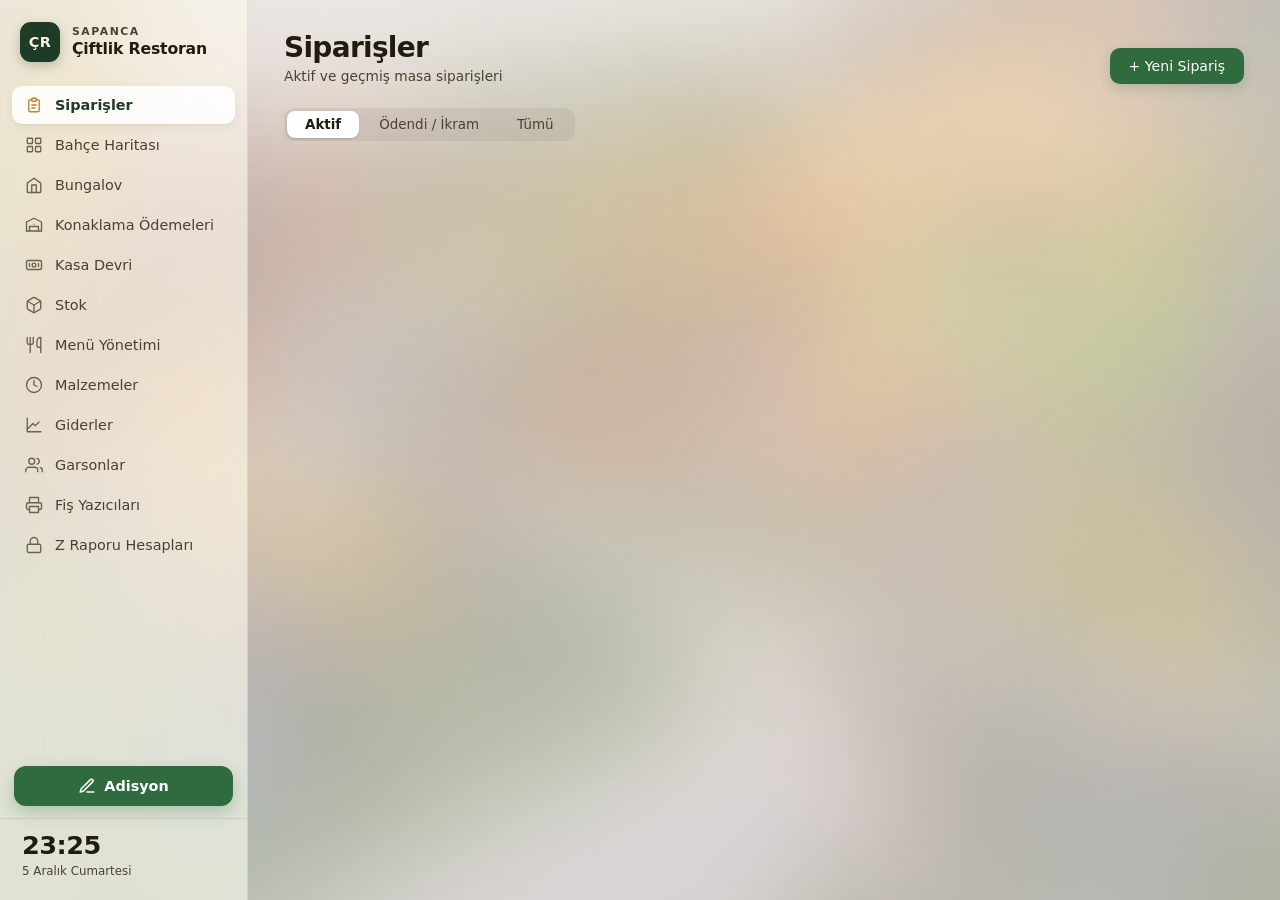
==== commit 719c6fc4: "İkram (ücretsiz) kapanış ve garson değiştirirken PIN sorma - Ödeme penceresine "İkram — ücret alınma" ====
--- a/templates/index.html
+++ b/templates/index.html
@@ -109,16 +109,23 @@
 
       <div class="status-filter">
         <button class="filter-btn active" data-filter="Aktif">Aktif</button>
-        <button class="filter-btn" data-filter="Ödendi">Ödendi</button>
+        <button class="filter-btn" data-filter="Ödendi">Ödendi / İkram</button>
         <button class="filter-btn" data-filter="all">Tümü</button>
       </div>
 
       <div id="orders-date-bar" class="orders-date-bar hidden">
-        <button class="btn sm" onclick="shiftOrdersDate(-1)" title="Önceki gün">‹</button>
-        <input id="orders-date" type="date" onchange="setOrdersDate(this.value)" />
-        <button class="btn sm" onclick="shiftOrdersDate(1)" title="Sonraki gün">›</button>
-        <button class="btn sm" onclick="setOrdersDate(todayLocal())">Bugün</button>
-        <span id="orders-day-summary" class="orders-day-summary"></span>
+        <div class="date-stepper">
+          <button class="stepper-btn" onclick="shiftOrdersDate(-1)" title="Önceki gün" aria-label="Önceki gün">
+            <svg width="14" height="14" viewBox="0 0 24 24" fill="none" stroke="currentColor" stroke-width="2.4" stroke-linecap="round" stroke-linejoin="round"><path d="m15 18-6-6 6-6"/></svg>
+          </button>
+          <input id="orders-date" class="stepper-date" type="date" onchange="setOrdersDate(this.value)" />
+          <button class="stepper-btn" onclick="shiftOrdersDate(1)" title="Sonraki gün" aria-label="Sonraki gün">
+            <svg width="14" height="14" viewBox="0 0 24 24" fill="none" stroke="currentColor" stroke-width="2.4" stroke-linecap="round" stroke-linejoin="round"><path d="m9 18 6-6-6-6"/></svg>
+          </button>
+          <span class="stepper-sep"></span>
+          <button id="orders-today-btn" class="stepper-today" onclick="setOrdersDate(todayLocal())">Bugün</button>
+        </div>
+        <div id="orders-day-summary" class="orders-day-summary"></div>
       </div>
 
       <div id="orders-list" class="orders-grid"></div>
@@ -586,6 +593,22 @@
           </svg>
           <span>Karma</span>
         </button>
+        <button class="payment-opt ikram" onclick="showIkramForm()">
+          <!-- Lucide: gift -->
+          <svg width="22" height="22" viewBox="0 0 24 24" fill="none" stroke="currentColor" stroke-width="1.75" stroke-linecap="round" stroke-linejoin="round">
+            <rect x="3" y="8" width="18" height="4" rx="1"/><path d="M12 8v13"/><path d="M19 12v7a2 2 0 0 1-2 2H7a2 2 0 0 1-2-2v-7"/>
+            <path d="M7.5 8a2.5 2.5 0 0 1 0-5A4.8 8 0 0 1 12 8a4.8 8 0 0 1 4.5-5 2.5 2.5 0 0 1 0 5"/>
+          </svg>
+          <span>İkram — ücret alınmadı</span>
+        </button>
+      </div>
+      <div id="ikram-form" class="hidden">
+        <p class="split-total-info">İşletme sahibinin misafiri: hesap ücretsiz kapanır, kasaya girmez. Z raporunda <strong>İkram</strong> olarak ayrı görünür.</p>
+        <div class="form-row"><label>Kimin misafiri? <span class="label-hint">(isteğe bağlı)</span></label><input id="ikram-note" type="text" maxlength="60" placeholder="Örn. Patronun misafiri — Ahmet Bey" /></div>
+        <div class="form-row">
+          <button class="btn primary full-width" onclick="confirmIkram()">İkram Olarak Kapat</button>
+          <button class="btn full-width" style="margin-top:6px" onclick="hideIkramForm()">← Geri</button>
+        </div>
       </div>
       <div id="split-payment-form" class="hidden">
         <p class="split-total-info">Toplam: <strong id="split-total-display"></strong></p>
--- a/static/style.css
+++ b/static/style.css
@@ -348,15 +348,71 @@
 
 .filter-btn:hover { color: var(--ink); }
 
+/* Ödenen siparişler — gün seçici (filtreyle aynı segment dili) ve günlük özet */
 .orders-date-bar {
   display: flex;
   align-items: center;
-  gap: 8px;
+  gap: 12px;
   flex-wrap: wrap;
-  margin: -10px 0 20px;
-}
-.orders-date-bar input[type="date"] { width: auto; }
-.orders-day-summary { font-size: 0.85rem; color: var(--ink-2); margin-left: 4px; }
+  margin: -8px 0 22px;
+}
+
+.date-stepper {
+  display: inline-flex;
+  align-items: center;
+  gap: 2px;
+  padding: 3px;
+  background: rgba(33, 28, 18, 0.06);
+  border-radius: 11px;
+}
+
+.stepper-btn, .stepper-today {
+  display: inline-flex; align-items: center; justify-content: center;
+  height: 30px;
+  border: none; border-radius: 8px;
+  background: transparent;
+  color: var(--ink-2);
+  font-family: inherit; font-size: 0.84rem; font-weight: 500;
+  cursor: pointer;
+  transition: background 0.15s, color 0.15s;
+}
+.stepper-btn { width: 30px; }
+.stepper-today { padding: 0 14px; }
+.stepper-btn:hover, .stepper-today:hover { color: var(--ink); background: rgba(255, 255, 255, 0.55); }
+.stepper-today.is-today { color: var(--ink-3); pointer-events: none; }
+
+.stepper-date {
+  height: 30px;
+  padding: 0 10px;
+  border: none; border-radius: 8px;
+  background: #fff;
+  box-shadow: 0 1px 3px rgba(33, 28, 18, 0.12), 0 1px 1px rgba(33, 28, 18, 0.04);
+  color: var(--ink);
+  font-family: inherit; font-size: 0.84rem; font-weight: 600;
+  font-variant-numeric: tabular-nums;
+  cursor: pointer;
+}
+.stepper-date:focus { outline: none; box-shadow: 0 0 0 3px rgba(217, 164, 65, 0.3); }
+.stepper-date::-webkit-calendar-picker-indicator { opacity: 0.55; cursor: pointer; }
+
+.stepper-sep { width: 1px; height: 16px; background: var(--line-2); margin: 0 3px; }
+
+.orders-day-summary { display: flex; gap: 6px; flex-wrap: wrap; }
+.sum-chip {
+  display: inline-flex; align-items: center; gap: 6px;
+  padding: 5px 11px;
+  border-radius: 8px;
+  border: 1px solid var(--line);
+  background: rgba(255, 255, 255, 0.6);
+  font-size: 0.8rem; color: var(--ink-2);
+  font-variant-numeric: tabular-nums;
+}
+.sum-chip b { color: var(--ink); font-weight: 600; }
+.sum-chip.total { background: var(--accent-soft); border-color: transparent; }
+.sum-chip.total b { color: var(--accent); }
+.sum-chip .dot { width: 8px; height: 8px; border-radius: 50%; }
+.sum-chip .dot.nakit { background: var(--c-nakit); }
+.sum-chip .dot.kart  { background: var(--c-kart); }
 .filter-btn.active {
   background: #fff;
   color: var(--ink);
@@ -1025,6 +1081,17 @@
 .payment-opt.nakit { color: var(--c-nakit); }
 .payment-opt.kart  { color: var(--c-kart); }
 .payment-opt.karma { color: var(--gold-dark); }
+.payment-opt.ikram {
+  grid-column: 1 / -1;
+  flex-direction: row; justify-content: center; gap: 10px;
+  padding: 12px 10px;
+  color: #8A4B7A;
+}
+.payment-opt.ikram svg { width: 22px; height: 22px; }
+.ikram-label { flex: 1; color: #8A4B7A; font-weight: 600; font-size: 0.86rem; }
+.ikram-label small { display: block; color: var(--ink-3); font-weight: 500; font-size: 0.78rem; }
+.badge-ikram { background: rgba(138, 75, 122, 0.12); color: #8A4B7A; }
+.order-card.ikram { opacity: 0.92; }
 .payment-opt:hover { background: #fff; transform: translateY(-2px); box-shadow: 0 10px 24px rgba(33, 28, 18, 0.10); }
 .payment-opt:active { transform: scale(0.97); }
 
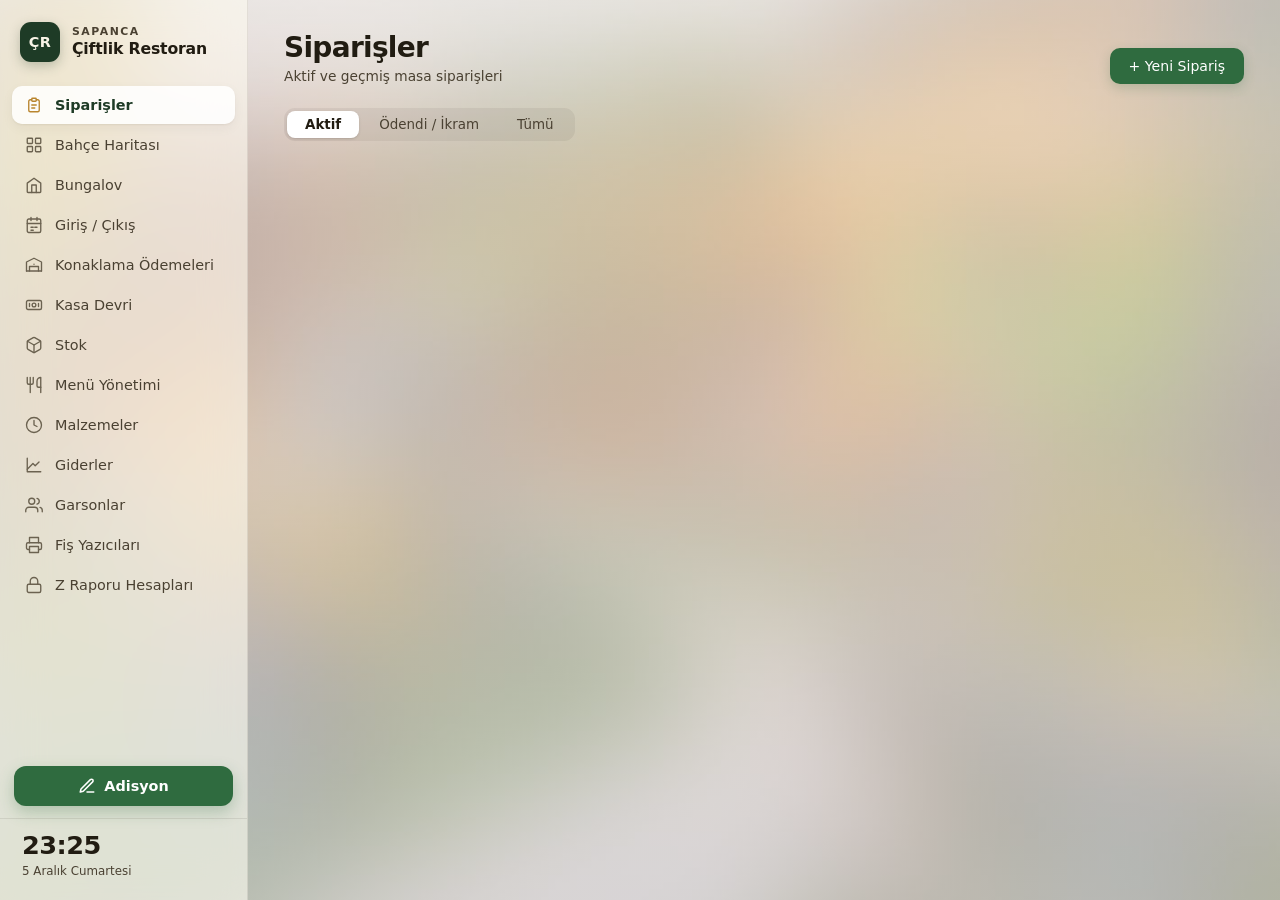
==== commit 94223bd1: "Konaklama takvimi: Giriş/Çıkış sekmesi, Ev Ev görünümü ve Z Raporu'nda Konaklama - Google E-Tablolar" ====
--- a/templates/index.html
+++ b/templates/index.html
@@ -38,6 +38,11 @@
       <button class="nav-item" data-tab="bungalov">
         <span class="nav-icon"><svg viewBox="0 0 24 24" fill="none" stroke="currentColor" stroke-width="1.8" stroke-linecap="round" stroke-linejoin="round"><path d="M3 9.5L12 3l9 6.5V21a1 1 0 0 1-1 1H4a1 1 0 0 1-1-1V9.5z"/><path d="M9 22V12h6v10"/></svg></span>
         <span>Bungalov</span>
+      </button>
+      <button class="nav-item" data-tab="stays">
+        <span class="nav-icon"><svg viewBox="0 0 24 24" fill="none" stroke="currentColor" stroke-width="1.8" stroke-linecap="round" stroke-linejoin="round"><rect x="3" y="4" width="18" height="18" rx="2"/><path d="M16 2v4M8 2v4M3 10h18"/><path d="M8 15h3M13 15h3M8 19h3"/></svg></span>
+        <span>Giriş / Çıkış</span>
+        <span class="nav-count hidden" id="stays-nav-count"></span>
       </button>
       <button class="nav-item" data-tab="lodging">
         <span class="nav-icon"><svg viewBox="0 0 24 24" fill="none" stroke="currentColor" stroke-width="1.8" stroke-linecap="round" stroke-linejoin="round"><path d="M2 20V8l10-5 10 5v12"/><path d="M6 20v-6h12v6"/><path d="M12 11v.01"/><path d="M2 20h20"/></svg></span>
@@ -164,6 +169,75 @@
         <button class="btn sm" onclick="loadBungalovHistory()">Yükle</button>
       </div>
       <div id="bungalov-history"></div>
+    </section>
+
+    <!-- ═══ GİRİŞ / ÇIKIŞ (konaklama tablosundan) ═════════════════════════ -->
+    <section id="tab-stays" class="tab">
+      <div class="page-header">
+        <div>
+          <h2>Giriş / Çıkış</h2>
+          <p class="page-sub" id="stays-sub">Konaklama tablosundan okunuyor…</p>
+        </div>
+        <div class="stays-actions">
+          <a class="btn sm" id="stays-sheet-link" href="#" target="_blank" rel="noopener" style="text-decoration:none">Tabloyu Aç ↗</a>
+          <button class="btn sm" onclick="toggleStaysSetup()">Tablo Linki</button>
+          <button class="btn sm" onclick="loadStays(true)">↻ Yenile</button>
+        </div>
+      </div>
+
+      <div id="stays-msg" class="stays-msg hidden"></div>
+
+      <div id="stays-setup" class="expense-form stays-setup hidden">
+        <div class="form-row" style="flex:1 1 100%">
+          <label>Konaklama tablosunun linki</label>
+          <p class="page-sub" style="margin:0 0 8px">Google E-Tablolar'da tabloyu açıp <b>Paylaş</b>'tan <b>"Bağlantıya sahip olan herkes — Görüntüleyen"</b> yapın, linki buraya yapıştırın. Link panelin veritabanında saklanır, kimseyle paylaşmayın.</p>
+          <div style="display:flex;gap:8px;flex-wrap:wrap">
+            <input id="stays-sheet-input" type="text" placeholder="https://docs.google.com/spreadsheets/d/..." autocomplete="off" style="flex:1;min-width:220px" />
+            <button class="btn primary" onclick="saveStaysSheet()">Bağla</button>
+          </div>
+        </div>
+        <div id="stays-setup-msg" class="printer-status-msg" style="width:100%;margin-top:0"></div>
+      </div>
+
+      <div class="seg stays-views">
+        <button class="seg-btn active" data-view="overview" onclick="setStaysView('overview')">Genel Bakış</button>
+        <button class="seg-btn" data-view="house" onclick="setStaysView('house')">Ev Ev</button>
+      </div>
+
+      <!-- Ev Ev: tek evin aylık takvimi ve konaklama listesi -->
+      <div id="stays-house" class="hidden">
+        <div class="house-bar">
+          <div class="seg" id="house-tabs"></div>
+          <div class="date-stepper">
+            <button class="stepper-btn" id="house-prev" onclick="shiftHouseMonth(-1)" title="Önceki ay" aria-label="Önceki ay">
+              <svg width="14" height="14" viewBox="0 0 24 24" fill="none" stroke="currentColor" stroke-width="2.4" stroke-linecap="round" stroke-linejoin="round"><path d="m15 18-6-6 6-6"/></svg>
+            </button>
+            <span class="house-month" id="house-month"></span>
+            <button class="stepper-btn" id="house-next" onclick="shiftHouseMonth(1)" title="Sonraki ay" aria-label="Sonraki ay">
+              <svg width="14" height="14" viewBox="0 0 24 24" fill="none" stroke="currentColor" stroke-width="2.4" stroke-linecap="round" stroke-linejoin="round"><path d="m9 18 6-6-6-6"/></svg>
+            </button>
+          </div>
+        </div>
+        <div id="house-stats" class="stays-summary house-stats"></div>
+        <p id="house-stats-note" class="house-note"></p>
+        <div class="stays-cal-wrap"><div id="house-cal" class="house-cal"></div></div>
+        <div class="stays-section-head"><h3 id="house-list-title">Konaklamalar</h3></div>
+        <div id="house-list" class="house-list"></div>
+      </div>
+
+      <div id="stays-body" class="hidden">
+      <div id="stays-summary" class="stays-summary"></div>
+      <div id="stays-today" class="stays-today"></div>
+
+      <div class="stays-section-head"><h3>Önümüzdeki 14 Gün</h3></div>
+      <div class="stays-cal-wrap"><div id="stays-cal" class="stays-cal"></div></div>
+
+      <div class="stays-section-head"><h3>Yaklaşan Giriş ve Çıkışlar</h3></div>
+      <div id="stays-upcoming" class="stays-upcoming"></div>
+
+      <div class="stays-section-head"><h3>Organizasyonlar</h3></div>
+      <div id="stays-events" class="stays-upcoming"></div>
+      </div>
     </section>
 
     <!-- ═══ STOK ════════════════════════════════════════════════════════ -->
@@ -842,6 +916,7 @@
   </div>
 
   <div id="overlay" class="overlay hidden" onclick="closeAll()"></div>
+  <script src="/static/konaklama.js"></script>
   <script src="/static/app.js"></script>
 </body>
 </html>
--- a/static/style.css
+++ b/static/style.css
@@ -1300,6 +1300,242 @@
   padding: 10px 12px 0; border-top: 1px solid var(--line-2); margin-top: 4px;
 }
 
+/* ── GİRİŞ / ÇIKIŞ ──────────────────────────────────────────────────────── */
+/* Renk az ve anlamlı: yeşil = giriş, mavi = çıkış, kiremit = kapıda alınacak para */
+.nav-count {
+  margin-left: auto; min-width: 20px; height: 20px; padding: 0 6px;
+  border-radius: 10px; background: var(--c-nakit); color: #fff;
+  font-size: 0.72rem; font-weight: 700; display: inline-flex; align-items: center; justify-content: center;
+}
+.stays-actions { display: flex; gap: 8px; flex-wrap: wrap; }
+.stays-msg {
+  background: var(--warn-soft); color: var(--warn-ink); border-radius: 12px;
+  padding: 10px 14px; font-size: 0.86rem; font-weight: 500; margin-bottom: 16px;
+}
+
+.stays-summary, .stay-card, .stays-cal-wrap, .up-day {
+  background: var(--glass-strong); -webkit-backdrop-filter: var(--blur); backdrop-filter: var(--blur);
+  border: 1px solid var(--glass-edge); box-shadow: var(--shadow);
+}
+
+/* Özet şeridi */
+.stays-summary { display: grid; grid-template-columns: repeat(4, minmax(0, 1fr)); border-radius: 16px; margin-bottom: 14px; }
+.ss-item { padding: 14px 20px; display: flex; flex-direction: column; gap: 2px; }
+.ss-item + .ss-item { border-left: 1px solid var(--line); }
+.ss-lbl { font-size: 0.78rem; color: var(--ink-2); font-weight: 500; }
+.ss-num { font-size: 1.55rem; color: var(--ink); letter-spacing: -0.02em; line-height: 1.15; }
+.ss-num small { font-size: 0.95rem; color: var(--ink-3); font-weight: 600; }
+.ss-num.in  { color: var(--accent); }
+.ss-num.out { color: var(--c-kart); }
+.ss-num.due { color: var(--c-nakit); }
+
+/* Birim kartları */
+.stays-today { display: grid; grid-template-columns: repeat(4, minmax(0, 1fr)); gap: 14px; }
+.stay-card { border-radius: 16px; padding: 16px 18px; display: flex; flex-direction: column; gap: 10px; }
+.sc-head { display: flex; justify-content: space-between; align-items: baseline; gap: 8px; }
+.sc-unit { font-size: 1rem; font-weight: 700; color: var(--ink); }
+.sc-status { font-size: 0.78rem; font-weight: 700; white-space: nowrap; display: inline-flex; align-items: center; gap: 6px; }
+.sc-status::before { content: ""; width: 8px; height: 8px; border-radius: 50%; background: currentColor; }
+.sc-status.in    { color: var(--accent); }
+.sc-status.out   { color: var(--c-kart); }
+.sc-status.stay  { color: var(--olive-light); }
+.sc-status.empty { color: var(--ink-3); }
+
+.sc-out {
+  display: flex; align-items: center; gap: 8px; flex-wrap: wrap;
+  font-size: 0.84rem; color: var(--ink-2);
+  padding-bottom: 10px; border-bottom: 1px solid var(--line);
+}
+.sc-out-name { font-weight: 600; color: var(--ink); }
+.sc-main { display: flex; flex-direction: column; gap: 3px; }
+.sc-main .lbl { margin-bottom: 2px; }
+.sc-guest { font-size: 1rem; font-weight: 700; color: var(--ink); line-height: 1.25; }
+.sc-line { font-size: 0.82rem; color: var(--ink-2); }
+.sc-line b { color: var(--ink); font-weight: 600; }
+.sc-phone { font-size: 0.84rem; font-weight: 600; color: var(--c-kart); text-decoration: none; width: fit-content; margin-top: 2px; }
+.sc-phone:hover { text-decoration: underline; }
+.sc-note { font-size: 0.78rem; font-weight: 700; color: var(--danger); margin-top: 4px; }
+.sc-note::before { content: "● "; }
+.sc-warn { font-size: 0.76rem; color: var(--warn-ink); background: var(--warn-soft); border-radius: 8px; padding: 6px 8px; }
+.sc-empty { font-size: 0.86rem; color: var(--ink-2); line-height: 1.5; }
+.sc-main.sc-empty { display: block; }
+.sc-empty b { color: var(--ink); }
+.sc-foot {
+  margin-top: auto; padding-top: 10px; border-top: 1px solid var(--line);
+  display: flex; justify-content: space-between; align-items: center; gap: 8px;
+}
+.sc-link {
+  background: none; border: none; padding: 0; cursor: pointer; font: inherit;
+  font-size: 0.82rem; font-weight: 600; color: var(--accent); white-space: nowrap;
+}
+.sc-link:hover { text-decoration: underline; }
+
+/* Giriş / çıkış etiketi ve ödeme yazısı — dolgusuz, sadece renkli yazı */
+.lbl { font-size: 0.72rem; font-weight: 700; text-transform: uppercase; letter-spacing: 0.05em; white-space: nowrap; }
+.lbl.in  { color: var(--accent); }
+.lbl.out { color: var(--c-kart); }
+.lbl.ev  { color: var(--gold-dark); }
+.pay { font-size: 0.82rem; font-weight: 600; color: var(--ink-3); white-space: nowrap; }
+.pay.due { color: var(--c-nakit); font-weight: 700; }
+.pay.ok  { color: var(--ink-3); }
+.pay.ok::before { content: "✓ "; color: var(--accent); }
+
+.stays-section-head { margin: 30px 0 12px; }
+.stays-section-head h3 { font-size: 1rem; color: var(--ink); font-weight: 700; }
+
+/* 14 günlük doluluk takvimi */
+.stays-cal-wrap { overflow-x: auto; border-radius: 16px; }
+.stays-cal {
+  display: grid; min-width: 980px;
+  grid-template-columns: 108px repeat(14, minmax(62px, 1fr));
+  grid-template-rows: 50px; grid-auto-rows: 44px;
+}
+.cal-corner, .cal-unit {
+  grid-column: 1; position: sticky; left: 0; z-index: 3;
+  background: var(--paper);
+}
+.cal-corner { grid-row: 1; border-bottom: 1px solid var(--line-2); }
+.cal-unit {
+  display: flex; align-items: center; padding: 0 14px;
+  font-size: 0.82rem; font-weight: 600; color: var(--ink);
+}
+.cal-unit, .cal-cell { border-top: 1px solid var(--line); }
+.cal-day {
+  grid-row: 1; display: flex; flex-direction: column; align-items: center; justify-content: center; gap: 1px;
+  font-size: 0.7rem; color: var(--ink-3); text-transform: capitalize; border-bottom: 1px solid var(--line-2);
+}
+.cal-day b { font-size: 0.95rem; color: var(--ink); font-weight: 600; }
+.cal-day.we span, .cal-day.we b { color: var(--gold-dark); }
+.cal-day.today span, .cal-day.today b { color: var(--accent); font-weight: 700; }
+.cal-day.today { box-shadow: inset 0 -3px 0 var(--accent); }
+.cal-cell { border-left: 1px solid var(--line); }
+.cal-cell.today { background: rgba(47, 107, 63, 0.07); }
+.cal-bar {
+  z-index: 2; margin: 8px 2px; border-radius: 7px; padding: 0 9px; min-width: 0;
+  font-size: 0.76rem; font-weight: 600; color: #fff; cursor: default; line-height: 28px;
+  white-space: nowrap; overflow: hidden; text-overflow: ellipsis;
+  background: var(--accent);
+}
+.cal-bar.alt  { background: var(--olive-light); }
+.cal-bar.cont { border-top-left-radius: 0; border-bottom-left-radius: 0; margin-left: 0; }
+
+/* Yaklaşan giriş/çıkışlar ve organizasyonlar */
+.stays-upcoming { display: flex; flex-direction: column; gap: 10px; }
+.up-day { border-radius: 14px; padding: 12px 18px; }
+.up-date { font-size: 0.84rem; font-weight: 700; color: var(--ink); margin-bottom: 4px; text-transform: capitalize; }
+.up-row {
+  display: grid; grid-template-columns: 56px 100px minmax(0, 1fr) auto 120px; gap: 12px; align-items: center;
+  padding: 7px 0; border-top: 1px solid var(--line); font-size: 0.86rem;
+}
+.up-row.ev { grid-template-columns: 56px minmax(0, auto) minmax(0, 1fr); }
+.up-date + .up-row { border-top: none; }
+.up-unit  { color: var(--ink-2); }
+.up-guest { font-weight: 600; color: var(--ink); overflow: hidden; text-overflow: ellipsis; white-space: nowrap; }
+.up-meta  { font-size: 0.8rem; color: var(--ink-3); }
+.up-pay   { text-align: right; }
+
+/* Görünüm geçişi ve ev seçici (.filter-btn'e JS bağlı olduğu için ayrı sınıf) */
+.seg {
+  display: inline-flex; gap: 2px; padding: 3px; flex-wrap: wrap;
+  background: rgba(33, 28, 18, 0.06); border-radius: 11px;
+}
+.seg-btn {
+  padding: 6px 16px; border-radius: 8px; border: none; background: transparent; cursor: pointer;
+  font-family: inherit; font-size: 0.84rem; font-weight: 500; color: var(--ink-2);
+  transition: background 0.15s, color 0.15s;
+}
+.seg-btn:hover { color: var(--ink); }
+.seg-btn.active {
+  background: #fff; color: var(--ink); font-weight: 600;
+  box-shadow: 0 1px 3px rgba(33, 28, 18, 0.12), 0 1px 1px rgba(33, 28, 18, 0.04);
+}
+.stays-views { margin-bottom: 18px; }
+.stepper-btn:disabled { opacity: 0.3; cursor: default; background: transparent; }
+
+/* Ev Ev */
+.house-bar { display: flex; justify-content: space-between; align-items: center; gap: 12px; flex-wrap: wrap; margin-bottom: 14px; }
+.house-month { min-width: 130px; text-align: center; font-size: 0.9rem; font-weight: 700; color: var(--ink); text-transform: capitalize; }
+.house-stats { grid-template-columns: repeat(6, minmax(0, 1fr)); margin-bottom: 6px; }
+.house-stats .ss-item:nth-child(4) { border-left: 1px solid var(--line-2); }  /* doluluk | para ayrımı */
+.house-note { font-size: 0.76rem; color: var(--ink-3); margin: 0 4px 14px; }
+.house-cal { display: grid; grid-template-columns: repeat(7, minmax(0, 1fr)); }
+.hc-wd {
+  padding: 10px 0; text-align: center; font-size: 0.74rem; font-weight: 600; color: var(--ink-3);
+  border-bottom: 1px solid var(--line-2);
+}
+.hc-day {
+  min-height: 78px; padding: 6px 0 8px; display: flex; flex-direction: column; justify-content: space-between;
+  border-bottom: 1px solid var(--line); border-right: 1px solid var(--line);
+}
+.hc-day:nth-child(7n) { border-right: none; }
+.hc-day.we { background: rgba(217, 164, 65, 0.06); }
+.hc-day.blank { background: rgba(33, 28, 18, 0.025); }
+.hc-day.past .hc-num { color: var(--ink-3); font-weight: 500; }
+.hc-num { padding: 0 9px; font-size: 0.82rem; font-weight: 600; color: var(--ink); }
+.hc-day.today .hc-num { color: var(--accent); font-weight: 800; }
+.hc-day.today { box-shadow: inset 0 3px 0 var(--accent); background: rgba(47, 107, 63, 0.06); }
+.hc-bar {
+  height: 26px; line-height: 26px; padding: 0 8px; cursor: pointer;
+  font-size: 0.75rem; font-weight: 600; color: #fff; background: var(--accent);
+  white-space: nowrap; overflow: hidden; text-overflow: ellipsis;
+}
+.hc-bar.alt { background: var(--olive-light); }
+.hc-bar:not(.e) { margin-right: -1px; position: relative; }  /* hücre çizgisini ört, şerit kesintisiz görünsün */
+.hc-bar.s { margin-left: 6px; border-top-left-radius: 7px; border-bottom-left-radius: 7px; }
+.hc-bar.e { margin-right: 6px; border-top-right-radius: 7px; border-bottom-right-radius: 7px; }
+.hc-day.past .hc-bar { opacity: 0.55; }
+
+.house-list { display: flex; flex-direction: column; gap: 8px; }
+.hs-row {
+  display: grid; grid-template-columns: 4px 150px minmax(0, 1fr) auto; gap: 16px; align-items: start;
+  padding: 12px 18px 12px 12px; border-radius: 14px;
+  background: var(--glass-strong); -webkit-backdrop-filter: var(--blur); backdrop-filter: var(--blur);
+  border: 1px solid var(--glass-edge); box-shadow: var(--shadow);
+}
+.hs-row.past { opacity: 0.6; }
+.hs-row.flash { animation: hs-flash 1.4s ease; }
+@keyframes hs-flash { 0%, 40% { box-shadow: 0 0 0 3px var(--gold); } 100% { box-shadow: var(--shadow); } }
+.hs-mark { align-self: stretch; border-radius: 4px; background: var(--accent); }
+.hs-mark.alt { background: var(--olive-light); }
+.hs-dates, .hs-guest, .hs-pay { display: flex; flex-direction: column; gap: 3px; min-width: 0; }
+.hs-dates b, .hs-guest b { font-size: 0.92rem; color: var(--ink); }
+.hs-dates span, .hs-guest > span { font-size: 0.8rem; color: var(--ink-2); text-transform: none; }
+.hs-guest .lbl { margin-left: 6px; }
+.hs-pay { align-items: flex-end; text-align: right; }
+.hs-raw { font-size: 0.74rem; color: var(--ink-3); max-width: 340px; }
+.hs-warn { font-size: 0.74rem; font-weight: 700; color: var(--danger); }
+
+@media (max-width: 1100px) {
+  .stays-today { grid-template-columns: repeat(2, minmax(0, 1fr)); }
+  .house-stats { grid-template-columns: repeat(3, minmax(0, 1fr)); }
+  .house-stats .ss-item:nth-child(4) { border-left: none; }
+  .house-stats .ss-item:nth-child(n+4) { border-top: 1px solid var(--line); }
+}
+@media (max-width: 700px) {
+  .hc-day { min-height: 58px; }
+  .hc-bar { font-size: 0; padding: 0; height: 14px; }  /* dar ekranda isimler listede */
+  .hs-row { grid-template-columns: 4px minmax(0, 1fr); row-gap: 8px; }
+  .hs-row > :not(.hs-mark) { grid-column: 2; }
+  .hs-mark { grid-row: 1 / span 3; }
+  .hs-pay { align-items: flex-start; text-align: left; }
+}
+@media (max-width: 900px) {
+  .stays-summary { grid-template-columns: 1fr 1fr; }
+  .ss-item:nth-child(3) { border-left: none; }
+  .ss-item:nth-child(n+3) { border-top: 1px solid var(--line); }
+  .house-stats { grid-template-columns: 1fr 1fr; }
+  .house-stats .ss-item:nth-child(odd)  { border-left: none; }
+  .house-stats .ss-item:nth-child(even) { border-left: 1px solid var(--line); }
+}
+@media (max-width: 600px) {
+  .stays-today { grid-template-columns: 1fr; }
+  .up-row, .up-row.ev { grid-template-columns: 52px minmax(0, 1fr); row-gap: 2px; }
+  .up-row > :first-child { grid-row: 1 / span 4; align-self: start; padding-top: 2px; }
+  .up-row > :not(:first-child) { grid-column: 2; justify-self: start; text-align: left; }
+  .up-meta:empty, .up-pay:empty { display: none; }
+  .up-unit { font-size: 0.8rem; }
+}
+
 /* ── PRINT ──────────────────────────────────────────────────────────────── */
 @media print {
   body::before, .sidebar, .mobile-topbar, .status-filter, .page-header button { display: none !important; }
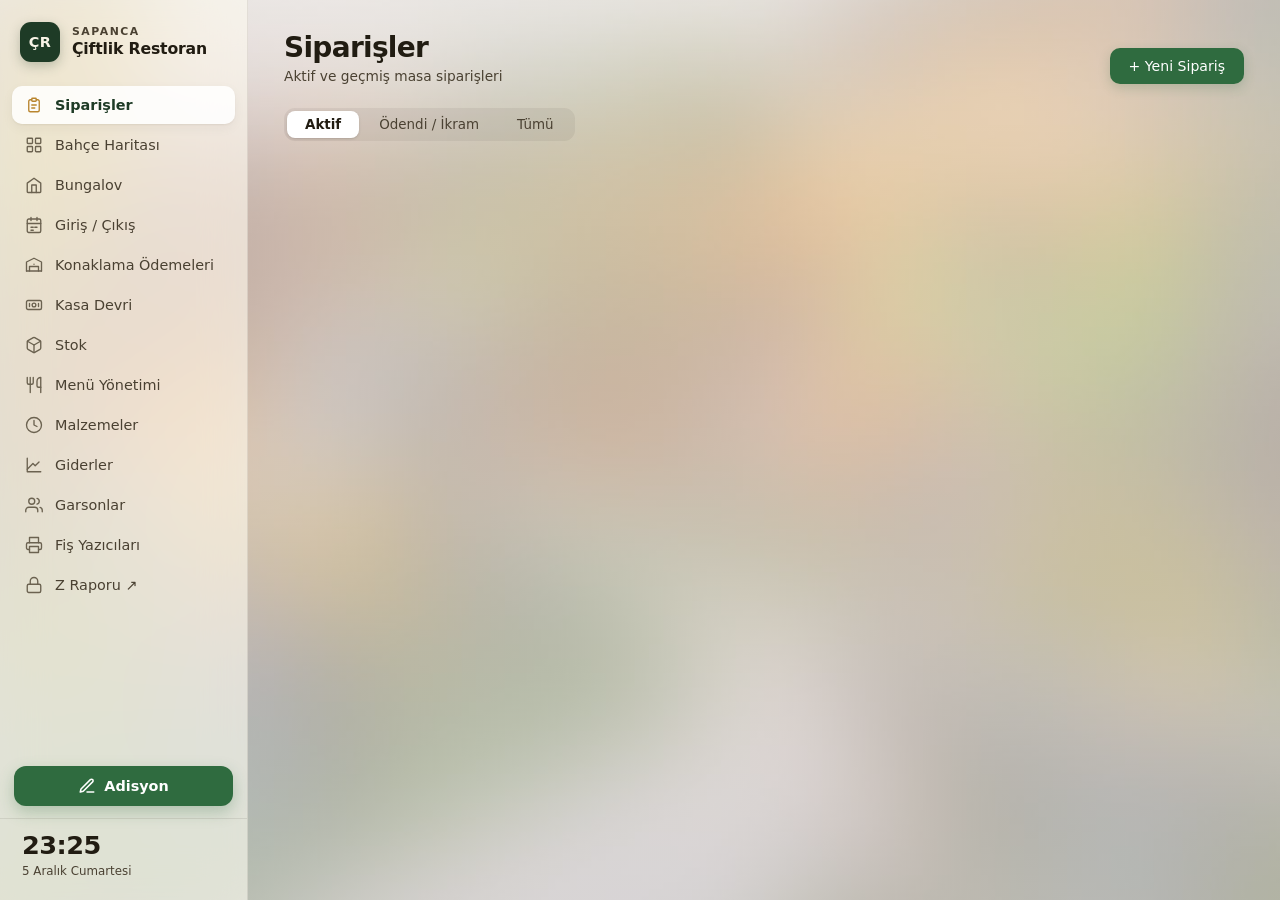
==== commit 3cd6b821: "Z Raporu hesap güvenliği, rapor maili ve 30 günlük oturum - Z Raporu hesap yönetimi ana panelden kal" ====
--- a/templates/index.html
+++ b/templates/index.html
@@ -76,10 +76,11 @@
         <span class="nav-icon"><svg viewBox="0 0 24 24" fill="none" stroke="currentColor" stroke-width="1.8" stroke-linecap="round" stroke-linejoin="round"><polyline points="6 9 6 2 18 2 18 9"/><path d="M6 18H4a2 2 0 0 1-2-2v-5a2 2 0 0 1 2-2h16a2 2 0 0 1 2 2v5a2 2 0 0 1-2 2h-2"/><rect x="6" y="14" width="12" height="8"/></svg></span>
         <span>Fiş Yazıcıları</span>
       </button>
-      <button class="nav-item" data-tab="owners">
+      <!-- Z Raporu şifreyle açılır; hesaplar da yalnızca oradan (giriş yapınca) yönetilir -->
+      <a class="nav-item" href="/z-raporu" target="_blank" rel="noopener" style="text-decoration:none">
         <span class="nav-icon"><svg viewBox="0 0 24 24" fill="none" stroke="currentColor" stroke-width="1.8" stroke-linecap="round" stroke-linejoin="round"><rect x="3" y="11" width="18" height="11" rx="2"/><path d="M7 11V7a5 5 0 0 1 10 0v4"/></svg></span>
-        <span>Z Raporu Hesapları</span>
-      </button>
+        <span>Z Raporu ↗</span>
+      </a>
     </nav>
 
     <div class="sidebar-order-btn">
@@ -482,34 +483,6 @@
           <thead><tr><th>Tarih</th><th>Kasada Bırakılan</th><th>Not</th><th></th></tr></thead>
           <tbody id="float-tbody"></tbody>
         </table>
-      </div>
-    </section>
-
-    <!-- ═══ Z RAPORU HESAPLARI ═══════════════════════════════════════ -->
-    <section id="tab-owners" class="tab">
-      <div class="page-header">
-        <div>
-          <h2>Z Raporu Hesapları</h2>
-          <p class="page-sub">Satış özetinin görüldüğü Z Raporu ekranının kullanıcı adı ve şifreleri</p>
-        </div>
-        <a class="btn primary" href="/z-raporu" target="_blank" style="text-decoration:none">Z Raporunu Aç ↗</a>
-      </div>
-
-      <div class="printer-settings">
-        <div class="form-row">
-          <label>Yeni hesap</label>
-          <div style="display:flex;gap:8px;flex-wrap:wrap">
-            <input id="owner-new-name" type="text" placeholder="Ad (örn: Ahmet)" autocomplete="off" style="flex:1;min-width:120px" />
-            <input id="owner-new-user" type="text" placeholder="Kullanıcı adı" autocomplete="off" style="flex:1;min-width:140px" />
-            <input id="owner-new-pass" type="password" placeholder="Şifre (en az 6 karakter)" autocomplete="new-password" style="flex:1;min-width:140px" />
-            <button class="btn primary" onclick="addOwner()">Ekle</button>
-          </div>
-        </div>
-        <div id="owner-status-msg" class="printer-status-msg"></div>
-
-        <div id="owners-list" class="owners-list"></div>
-
-        <p class="page-sub" style="margin-top:18px">Z Raporu adresi: <code id="owner-url"></code> — telefondan aynı Wi-Fi'dayken açılır.</p>
       </div>
     </section>
 
--- a/static/style.css
+++ b/static/style.css
@@ -703,29 +703,11 @@
 }
 .printer-settings > .btn,
 .printer-settings > .printer-status-msg,
-.printer-settings > .owners-list,
 .printer-settings > p { margin-left: 24px; margin-right: 24px; }
 .printer-settings .form-row { margin-bottom: 18px; padding-left: 24px; padding-right: 24px; }
 .printer-status-msg { margin-top: 10px; font-size: 0.86rem; font-weight: 600; min-height: 1.2em; }
 .printer-status-msg.ok  { color: var(--accent); }
 .printer-status-msg.err { color: var(--danger); }
-
-.owners-list { display: flex; flex-direction: column; gap: 8px; margin-top: 14px; }
-.owner-row {
-  display: flex; align-items: center; gap: 8px; flex-wrap: wrap;
-  padding: 12px 14px;
-  border: 1px solid var(--line);
-  border-radius: 12px;
-  background: rgba(255, 255, 255, 0.55);
-}
-.owner-row .owner-name { flex: 1; min-width: 140px; font-weight: 600; display: flex; flex-direction: column; gap: 2px; }
-.owner-row .owner-name small { color: var(--ink-3); font-weight: 500; font-size: 0.78rem; }
-.owner-row input {
-  flex: 1; min-width: 120px; padding: 8px 12px;
-  border: 1px solid var(--line-2); border-radius: 9px; font-size: 0.88rem;
-  background: rgba(255, 255, 255, 0.8); color: var(--ink); font-family: inherit;
-}
-.owner-row input:focus { outline: none; border-color: var(--gold); box-shadow: 0 0 0 4px rgba(217, 164, 65, 0.2); }
 
 .agent-token-box {
   margin: 22px 24px 0;
@@ -1561,7 +1543,7 @@
   .payment-opt { flex-direction: row; justify-content: center; padding: 14px; }
   .printer-settings .form-row { padding-left: 18px; padding-right: 18px; }
   .printer-settings > .btn, .printer-settings > .printer-status-msg,
-  .printer-settings > .owners-list, .printer-settings > p, .agent-token-box { margin-left: 18px; margin-right: 18px; }
+  .printer-settings > p, .agent-token-box { margin-left: 18px; margin-right: 18px; }
 }
 
 /* ── HIDDEN ─────────────────────────────────────────────────────────────── */
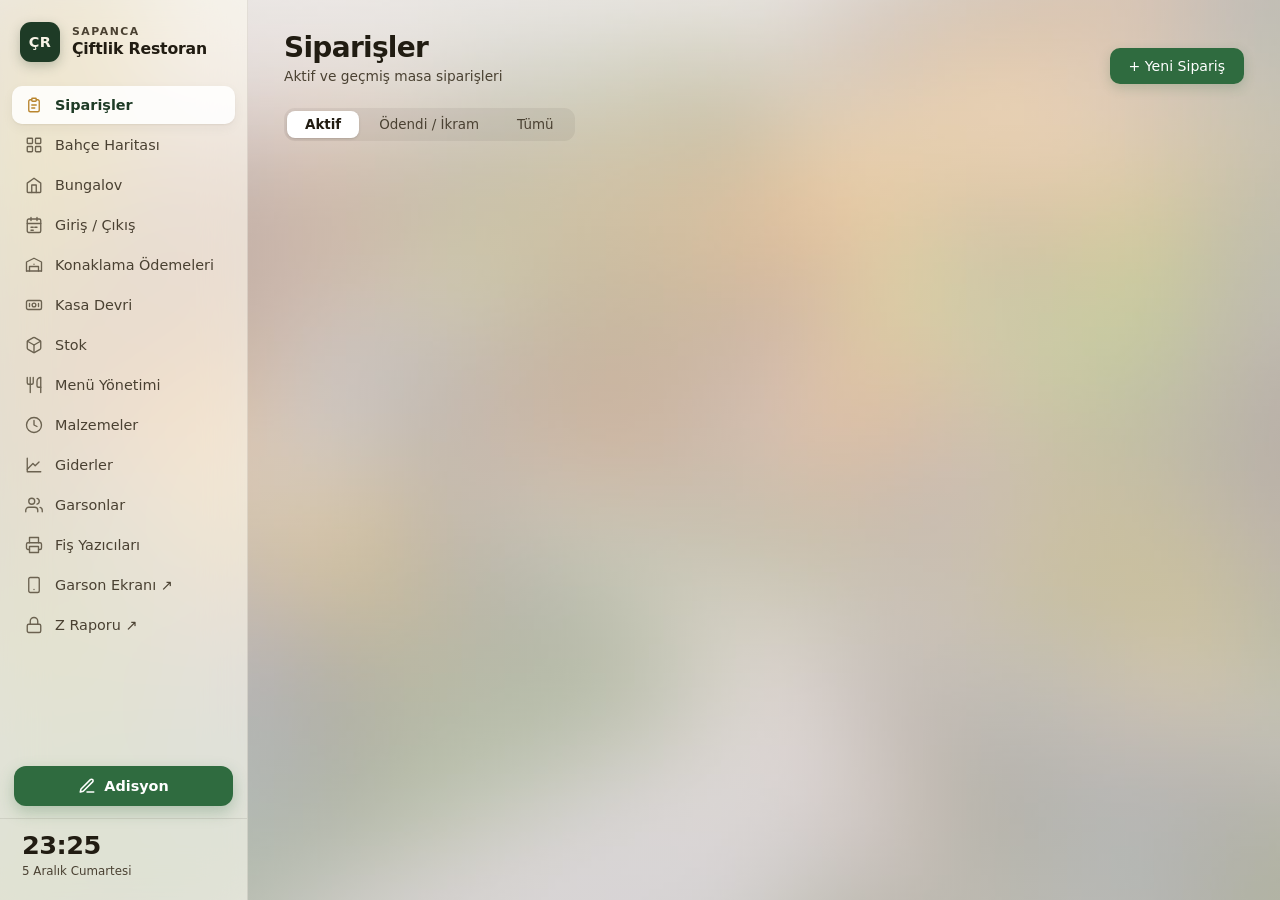
==== commit d0875eef: "Panel menüsüne Garson Ekranı bağlantısı Co-Authored-By: Claude Opus 5.5 <noreply@anthropic.com>" ====
--- a/templates/index.html
+++ b/templates/index.html
@@ -76,6 +76,10 @@
         <span class="nav-icon"><svg viewBox="0 0 24 24" fill="none" stroke="currentColor" stroke-width="1.8" stroke-linecap="round" stroke-linejoin="round"><polyline points="6 9 6 2 18 2 18 9"/><path d="M6 18H4a2 2 0 0 1-2-2v-5a2 2 0 0 1 2-2h16a2 2 0 0 1 2 2v5a2 2 0 0 1-2 2h-2"/><rect x="6" y="14" width="12" height="8"/></svg></span>
         <span>Fiş Yazıcıları</span>
       </button>
+      <a class="nav-item" href="/garson" target="_blank" rel="noopener" style="text-decoration:none">
+        <span class="nav-icon"><svg viewBox="0 0 24 24" fill="none" stroke="currentColor" stroke-width="1.8" stroke-linecap="round" stroke-linejoin="round"><rect x="5" y="2" width="14" height="20" rx="2"/><line x1="12" y1="18" x2="12.01" y2="18"/></svg></span>
+        <span>Garson Ekranı ↗</span>
+      </a>
       <!-- Z Raporu şifreyle açılır; hesaplar da yalnızca oradan (giriş yapınca) yönetilir -->
       <a class="nav-item" href="/z-raporu" target="_blank" rel="noopener" style="text-decoration:none">
         <span class="nav-icon"><svg viewBox="0 0 24 24" fill="none" stroke="currentColor" stroke-width="1.8" stroke-linecap="round" stroke-linejoin="round"><rect x="3" y="11" width="18" height="11" rx="2"/><path d="M7 11V7a5 5 0 0 1 10 0v4"/></svg></span>
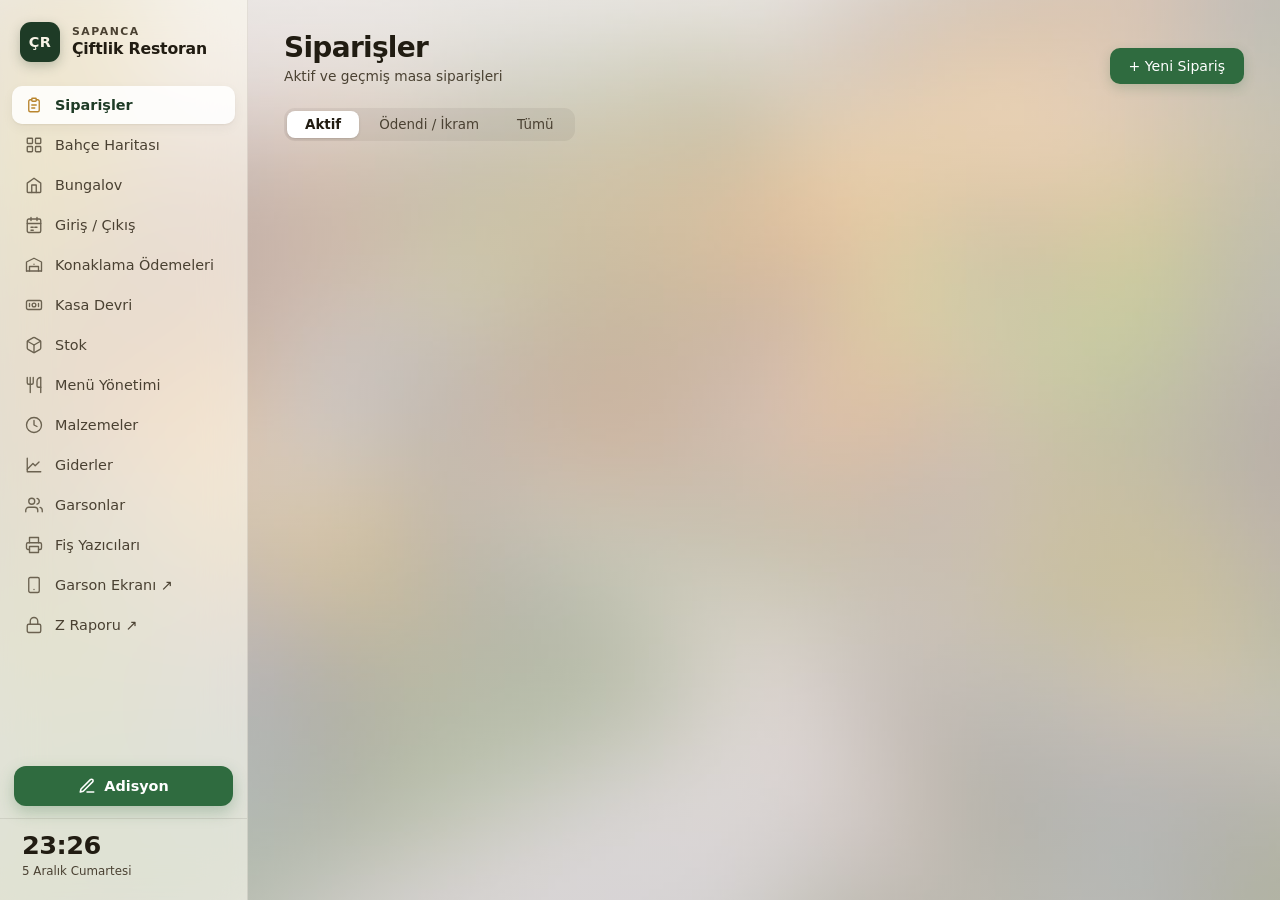
==== commit 5f78906f: "Ana ekran simgesi (ÇR) ve her ekrana ana ekran adı Co-Authored-By: Claude Opus 5.5 <noreply@anthropi" ====
--- a/templates/index.html
+++ b/templates/index.html
@@ -3,6 +3,9 @@
 <head>
   <meta charset="UTF-8" />
   <meta name="viewport" content="width=device-width, initial-scale=1.0" />
+  <link rel="apple-touch-icon" href="/static/icons/apple-touch-icon.png" />
+  <link rel="icon" type="image/png" sizes="32x32" href="/static/icons/favicon-32.png" />
+  <meta name="apple-mobile-web-app-title" content="Çiftlik Panel" />
   <title>Sapanca Çiftlik Restoran</title>
   <link rel="stylesheet" href="/static/style.css" />
 </head>
